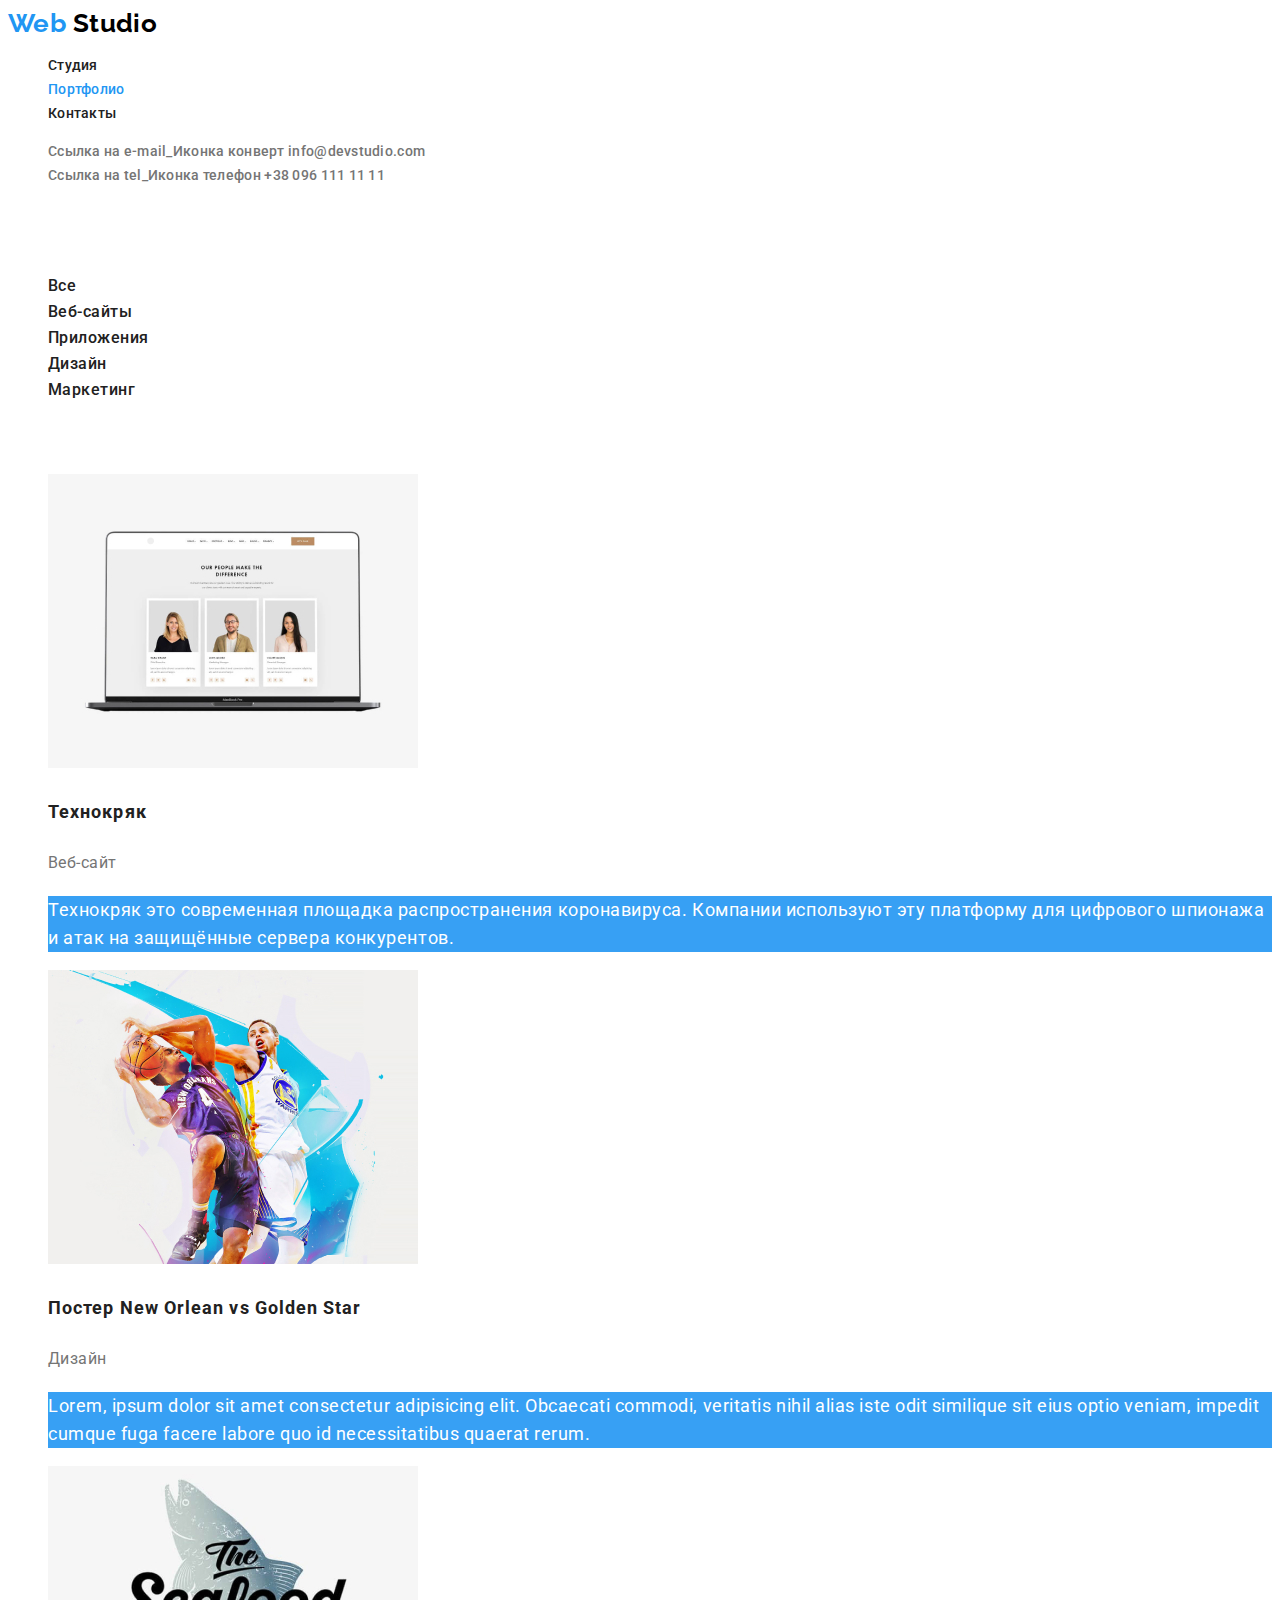
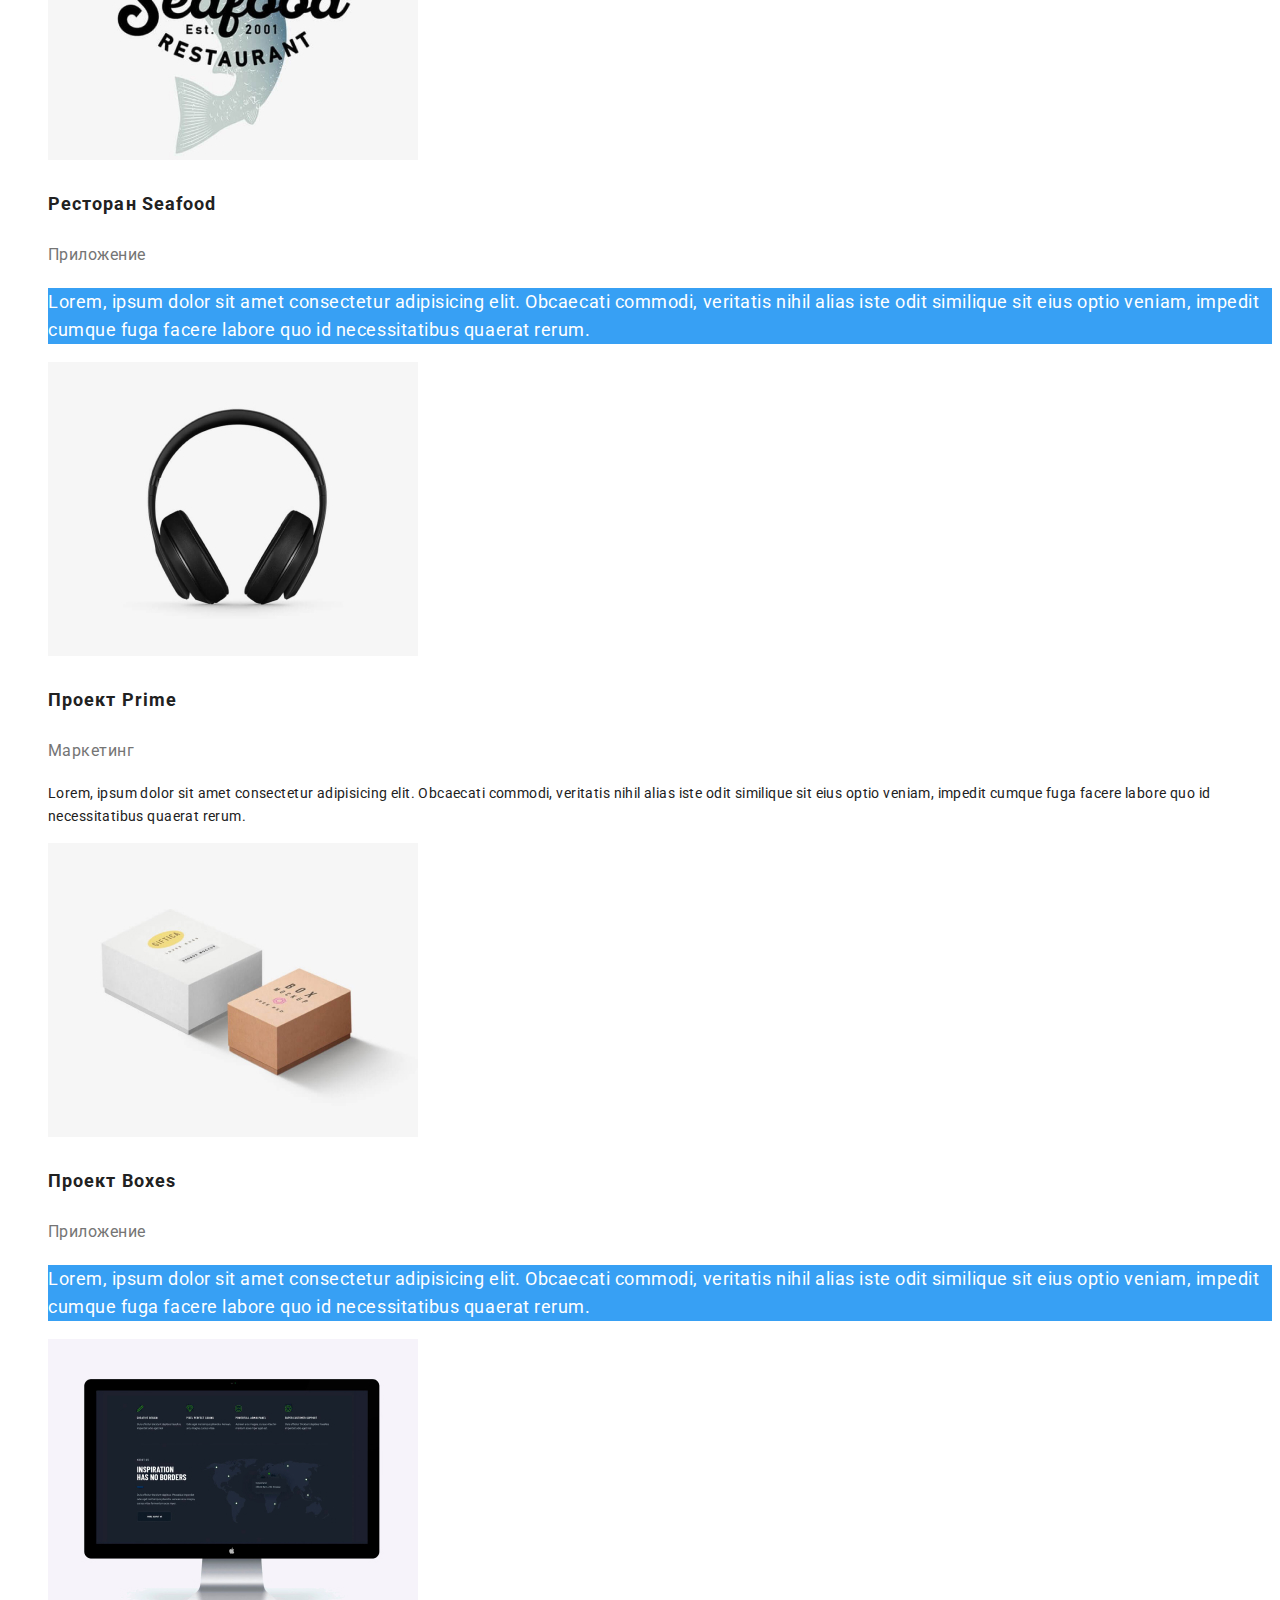
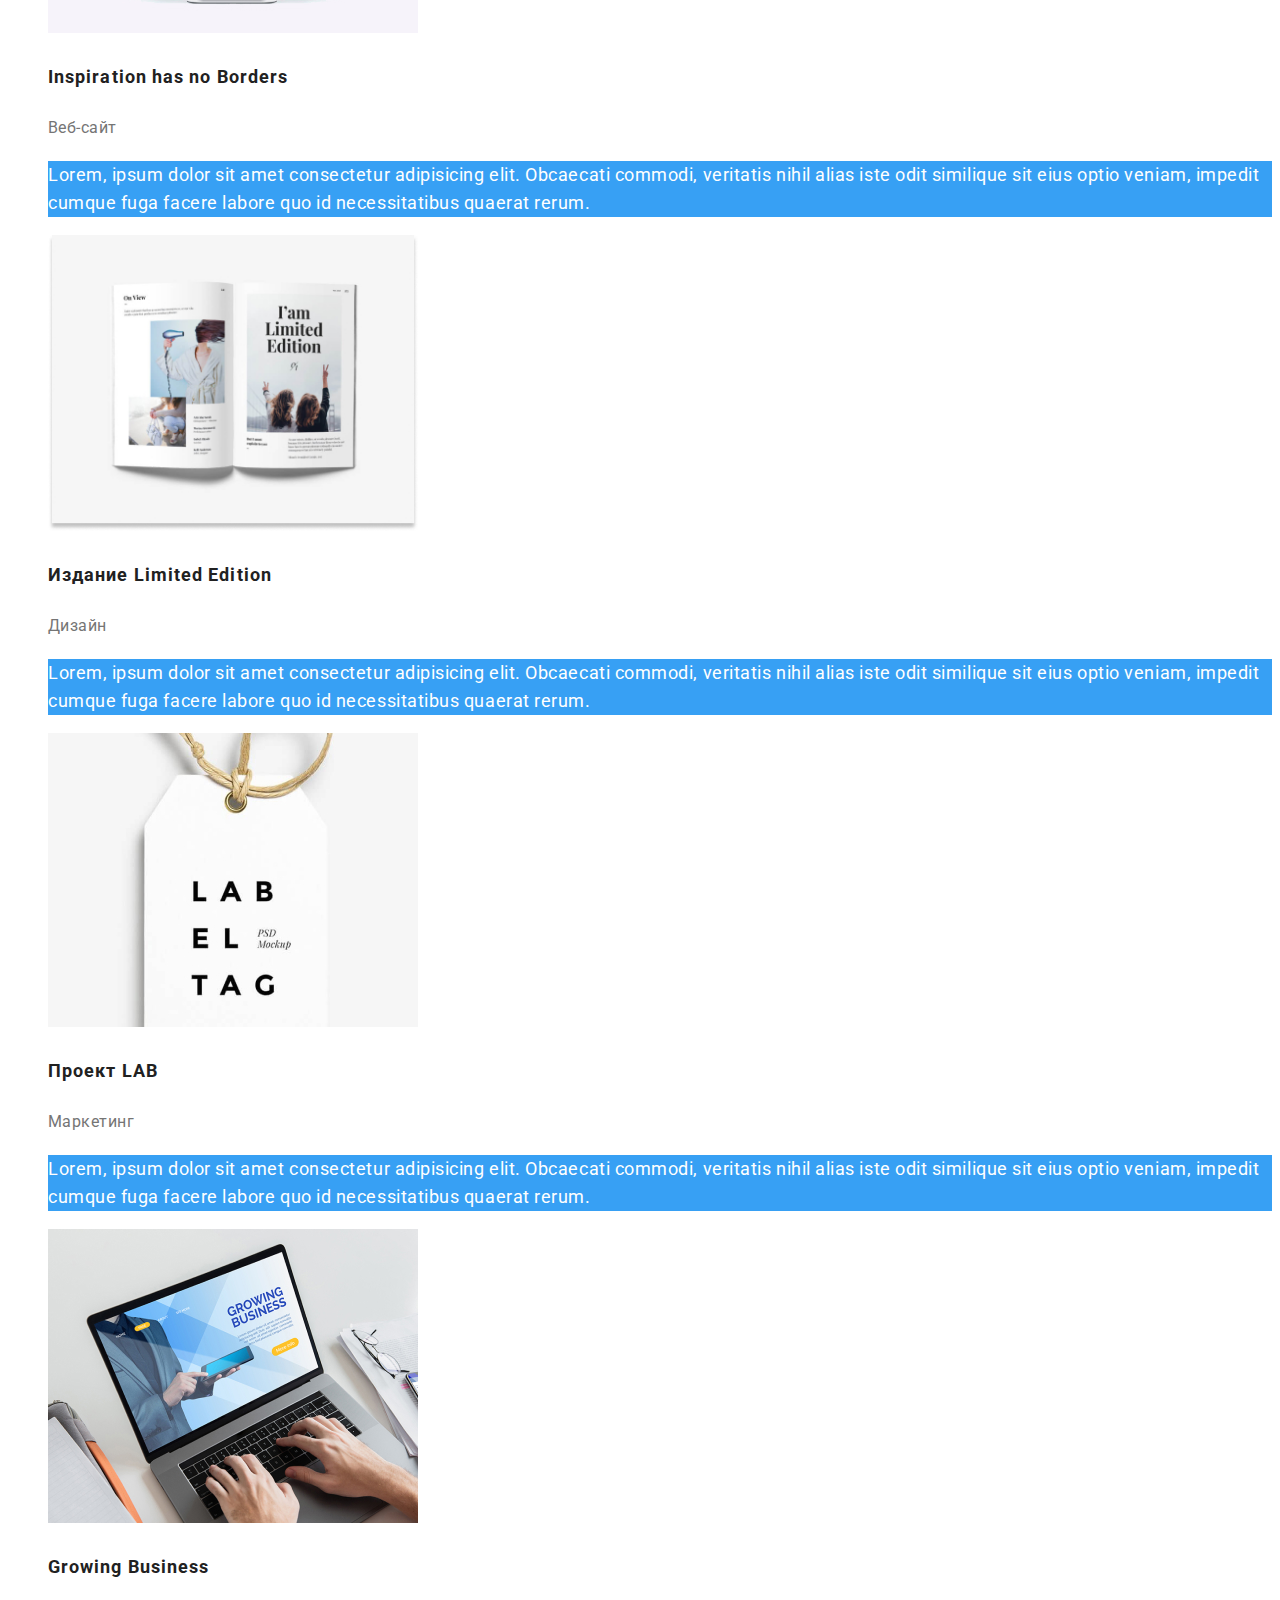
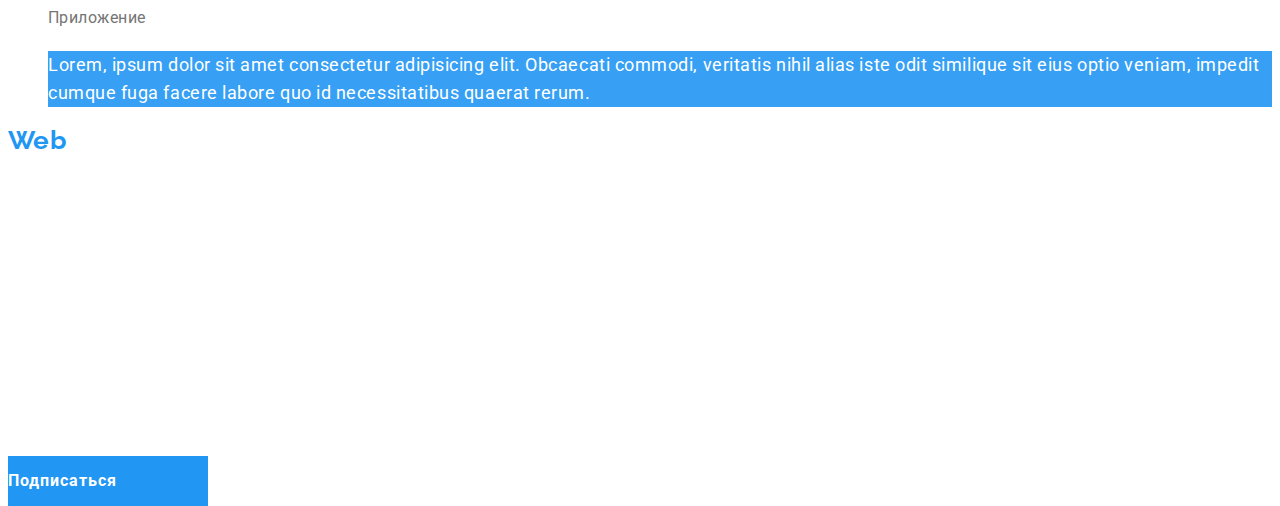
==== portfolio.html @ 50f6ba02 "Clone hw-02" ====
<!DOCTYPE html>
<html lang="ru">
  <head>
    <meta charset="UTF-8" />
    <meta name="viewport" content="width=device-width, initial-scale=1.0" />
    <title>Document</title>
    <link
      href="https://fonts.googleapis.com/css2?family=Raleway:wght@700&family=Roboto:wght@400;500;700&display=swap"
      rel="stylesheet"
    />
    <link rel="stylesheet" href="./css/style.css" />
  </head>
  <body>
    <!--Шапка сайта-->
    <header>
      <a href="./index.html" class="logo"
        >Web<span class="logo header"> Studio</span></a
      >
      <nav>
        <ul class="site-nav list">
          <li>
            <a href="./index.html" class="link">Студия</a>
          </li>
          <li><a href="./portfolio.html" class="link-current">Портфолио</a></li>
          <li><a href="" class="link">Контакты</a></li>
        </ul>
      </nav>
      <ul class="contacts list">
        <li>
          <a href="" aria-label="Ссылка e-mail" class="link-list"
            >Ссылка на e-mail_Иконка конверт</a
          >
          <a href="mailto:info@devstudio.com" class="link-list"
            >info@devstudio.com</a
          >
        </li>
        <li>
          <a href="" aria-label="Ссылка tel" class="link-list"
            >Ссылка на tel_Иконка телефон</a
          >
          <a href="tel:+380961111111" class="link-list">+38 096 111 11 11</a>
        </li>
      </ul>
    </header>

    <main>
      <!-- Портфолио навигация -->
      <section>
        <h1 class="section-title invisible">Портфолио навигация</h1>
        <nav>
          <ul class="porfolio-nav">
            <li><buttonn type="buttonn" class="porfolio-link">Все</buttonn></li>
            <li>
              <buttonn type="buttonn" class="porfolio-link">Веб-сайты</buttonn>
            </li>
            <li>
              <buttonn type="buttonn" class="porfolio-link">Приложения</buttonn>
            </li>
            <li>
              <buttonn type="buttonn" class="porfolio-link">Дизайн</buttonn>
            </li>
            <li>
              <buttonn type="buttonn" class="porfolio-link">Маркетинг</buttonn>
            </li>
          </ul>
        </nav>
      </section>
      <!-- Портфолио -->
      <section>
        <h2 class="section-title invisible">Портфолио</h2>
        <ul class="features-portfolio">
          <li>
            <img src="./img/img_1.jpg" alt="Технокряк" width="370" />
            <h3 class="title-portfolio">Технокряк</h3>
            <p class="subtitle-portfolio">Веб-сайт</p>
            <p class="subtext-portfolio">
              Технокряк это современная площадка распространения коронавируса.
              Компании используют эту платформу для цифрового шпионажа и атак на
              защищённые сервера конкурентов.
            </p>
          </li>
          <li>
            <img
              src="./img/img_2.jpg"
              alt="Постер New Orlean vs Golden Star"
              width="370"
            />
            <h3 class="title-portfolio">
              Постер <a lang="en">New Orlean vs Golden Star</a>
            </h3>
            <p class="subtitle-portfolio">Дизайн</p>
            <p class="subtext-portfolio">
              Lorem, ipsum dolor sit amet consectetur adipisicing elit.
              Obcaecati commodi, veritatis nihil alias iste odit similique sit
              eius optio veniam, impedit cumque fuga facere labore quo id
              necessitatibus quaerat rerum.
            </p>
          </li>
          <li>
            <img src="./img/img_3.jpg" alt="Ресторан Seafood" width="370" />
            <h3 class="title-portfolio">Ресторан <a lang="en">Seafood</a></h3>
            <p class="subtitle-portfolio">Приложение</p>
            <p class="subtext-portfolio">
              Lorem, ipsum dolor sit amet consectetur adipisicing elit.
              Obcaecati commodi, veritatis nihil alias iste odit similique sit
              eius optio veniam, impedit cumque fuga facere labore quo id
              necessitatibus quaerat rerum.
            </p>
          </li>
          <li>
            <img src="./img/img_4.jpg" alt="Проект Prime" width="370" />
            <h3 class="title-portfolio">Проект <a lang="en">Prime</a></h3>
            <p class="subtitle-portfolio">Маркетинг</p>
            <p>
              Lorem, ipsum dolor sit amet consectetur adipisicing elit.
              Obcaecati commodi, veritatis nihil alias iste odit similique sit
              eius optio veniam, impedit cumque fuga facere labore quo id
              necessitatibus quaerat rerum.
            </p>
          </li>
          <li>
            <img src="./img/img_5.jpg" alt="Проект Boxes" width="370" />
            <h3 class="title-portfolio">Проект <a lang="en">Boxes</a></h3>
            <p class="subtitle-portfolio">Приложение</p>
            <p class="subtext-portfolio">
              Lorem, ipsum dolor sit amet consectetur adipisicing elit.
              Obcaecati commodi, veritatis nihil alias iste odit similique sit
              eius optio veniam, impedit cumque fuga facere labore quo id
              necessitatibus quaerat rerum.
            </p>
          </li>
          <li>
            <img
              src="./img/img_6.jpg"
              alt="Inspiration has no Borders"
              width="370"
            />
            <h3 class="title-portfolio">
              <a lang="en">Inspiration has no Borders</a>
            </h3>
            <p class="subtitle-portfolio">Веб-сайт</p>
            <p class="subtext-portfolio">
              Lorem, ipsum dolor sit amet consectetur adipisicing elit.
              Obcaecati commodi, veritatis nihil alias iste odit similique sit
              eius optio veniam, impedit cumque fuga facere labore quo id
              necessitatibus quaerat rerum.
            </p>
          </li>
          <li>
            <img
              src="./img/img_7.jpg"
              alt="Издание Limited Edition"
              width="370"
            />
            <h3 class="title-portfolio">
              Издание <a lang="en">Limited Edition</a>
            </h3>
            <p class="subtitle-portfolio">Дизайн</p>
            <p class="subtext-portfolio">
              Lorem, ipsum dolor sit amet consectetur adipisicing elit.
              Obcaecati commodi, veritatis nihil alias iste odit similique sit
              eius optio veniam, impedit cumque fuga facere labore quo id
              necessitatibus quaerat rerum.
            </p>
          </li>
          <li>
            <img src="./img/img_8.jpg" alt="Проект LAB" width="370" />
            <h3 class="title-portfolio">Проект <a lang="en">LAB</a></h3>
            <p class="subtitle-portfolio">Маркетинг</p>
            <p class="subtext-portfolio">
              Lorem, ipsum dolor sit amet consectetur adipisicing elit.
              Obcaecati commodi, veritatis nihil alias iste odit similique sit
              eius optio veniam, impedit cumque fuga facere labore quo id
              necessitatibus quaerat rerum.
            </p>
          </li>
          <li>
            <img src="./img/img_9.jpg" alt="Growing Business" width="370" />
            <h3 class="title-portfolio"><a lang="en">Growing Business</a></h3>
            <p class="subtitle-portfolio">Приложение</p>
            <p class="subtext-portfolio">
              Lorem, ipsum dolor sit amet consectetur adipisicing elit.
              Obcaecati commodi, veritatis nihil alias iste odit similique sit
              eius optio veniam, impedit cumque fuga facere labore quo id
              necessitatibus quaerat rerum.
            </p>
          </li>
        </ul>
      </section>
    </main>

    <!-- Футер -->
    <footer>
      <a href="./index.html" class="logo"
        >Web<span class="logo footer"> Studio</span></a
      >
      <address class="address">
        <p class="address-title">г. Киев, пр-т Леси Украинки, 26</p>
        <p>
          <a class="address-link" href="mailto:info@devstudio.com"
            >info@devstudio.com</a
          >
        </p>
        <p>
          <a class="address-link" href="tel:+380961111111">+38 096 111 11 11</a>
        </p>
      </address>
      <span class="footer-title"><b>Присоединяйтесь</b></span>
      <ul class="social-network list">
        <li>
          <a
            class="social-links-footer"
            href="https://www.instagram.com/"
            aria-label="Ссылка на Instagram"
            >Instagram</a
          >
        </li>
        <li>
          <a
            class="social-links-footer"
            href="https://twitter.com/"
            aria-label="Ссылка на Twitter"
            >Twitter</a
          >
        </li>
        <li>
          <a
            class="social-links-footer"
            href="https://www.facebook.com/"
            aria-label="Ссылка на Facebook"
            >Facebook</a
          >
        </li>
        <li>
          <a
            class="social-links-footer"
            href="https://www.linkedin.com/"
            aria-label="Ссылка на LinkedIn"
            >LinkedIn</a
          >
        </li>
      </ul>
      <span class="footer-title"><b>Подпишитесь на рассылку</b></span>
      <a class="button" href="">Подписаться</a>
      <p class="developed-info">
        2020 &vert; <a lang="en">Developed by GoIT Students</a>
      </p>
    </footer>
  </body>
</html>
---- css/style.css ----
/* цвет основного текста #212121 */
/* вторичный цвет текста  #757575;*/
/* белый #FFFFFF  */
/* акцент #2196F3 */
/* вторичный цвет фона #F5F4FA; */
/* цвет иконок #AFB1B8; */
/* цвет фона футера #2F303A */
:root {
  --primary-white-color: #ffffff;
  --logo-black-color: #000000;
  --primary-text-color: #212121;
  --title-text-color: #757575;
  --accent-color: #2196f3;
  --footer-color: #2f303a;
  --footer-social-color: rgba(255, 255, 255, 0.1);
}

.list,
.link {
  list-style: none;
  text-decoration: none;
}

body {
  background-color: var(--primary-white-color);
  color: var(--primary-text-color);
  font-family: Roboto, sans-serif;
  font-style: normal;
  font-weight: 400;
  font-size: 14px;
  line-height: 1.71;
  letter-spacing: 0.03em;
}

/* Шапка сайта */

.logo {
  color: var(--accent-color);
  text-decoration: none;
  font-family: Raleway, sans-serif;
  font-style: bold;
  font-weight: 700;
  font-size: 26px;
  line-height: 1.19;
}

.logo .header {
  color: var(--logo-black-color);
}

.logo .footer {
  color: var(--primary-white-color);
}

.site-nav .link {
  color: var(--primary-text-color);
  font-style: normal;
  font-weight: 500;
  font-size: 14px;
  line-height: 16px;
  letter-spacing: 0.02em;
}

.site-nav .link:hover,
.site-nav .link:focus {
  color: var(--accent-color);
}

.link-current {
  color: var(--accent-color);
  font-style: normal;
  font-weight: 500;
  font-size: 14px;
  line-height: 16px;
  letter-spacing: 0.02em;
  list-style: none;
  text-decoration: none;
}

.link-list {
  color: var(--title-text-color);
  font-style: normal;
  font-weight: 500;
  font-size: 14px;
  line-height: 16px;
  letter-spacing: 0.02em;
  list-style: none;
  text-decoration: none;
}

.contacts .link-list:hover,
.contacts .link-list:focus {
  color: var(--accent-color);
}

/* Футер */

.address-title {
  color: var(--primary-white-color);
}

.address-link {
  color: rgba(255, 255, 255, 0.6);
  list-style: none;
  text-decoration: none;
}

.address-link:hover,
.address-link:focus {
  color: var(--accent-color);
}

.social-links-footer {
  color: var(--footer-social-color);
  list-style: none;
  text-decoration: none;
}

.social-links-footer:hover,
.social-links-footer:focus {
  color: var(--accent-color);
}

.footer-title {
  color: var(--primary-white-color);
}
.developed-info {
  color: rgba(255, 255, 255, 0.4);
  font-size: 12px;
  line-height: 2;
  text-align: center;
  letter-spacing: 0.03em;
}

/* Главная страница Web Studio */

/* Герой */

.hero-title {
  color: var(--primary-white-color);
  font-style: normal;
  font-weight: 900;
  font-size: 44px;
  line-height: 60px;
  text-align: center;
  letter-spacing: 0.06em;
  text-transform: uppercase;
}

/* Section */

.section-title {
  color: var(--primary-text-color);
}

.section-title.invisible {
  visibility: hidden;
}

/* Преимущества */

.features {
  list-style: none;
  text-decoration: none;
}

.title {
  color: var(--primary-text-color);
  font-style: normal;
  font-weight: bold;
  font-size: 14px;
  line-height: 16px;
  letter-spacing: 0.03em;
  text-transform: uppercase;
}

.feature {
  color: var(--title-text-color);
  font-style: normal;
  font-weight: normal;
  font-size: 14px;
  line-height: 24px;
  letter-spacing: 0.03em;
  list-style: none;
  text-decoration: none;
}

/* Чем мы занимаемся */

.occupation-list {
  color: var(--primary-white-color);
}
.occupation-title {
  color: var(--primary-white-color);
  text-decoration: none;
  list-style: none;
}

/* Наша команда */

.team-list {
  color: var(--title-text-color);
  list-style: none;
}

.social-links {
  color: var(--title-text-color);
  list-style: none;
  text-decoration: none;
}
.social-links:hover,
.social-links:focus {
  color: var(--accent-color);
}

/* Постоянные клиенты */

.clients-list {
  color: var(--title-text-color);
  list-style: none;
}
.clients-link {
  color: var(--title-text-color);
  list-style: none;
  text-decoration: none;
}
.clients-link:hover,
.clients-link:focus {
  color: var(--accent-color);
}

/* Button */

.button {
  color: var(--primary-white-color);
  background-color: var(--accent-color);
  position: absolute;
  width: 200px;
  height: 50px;
  font-style: normal;
  font-weight: bold;
  font-size: 16px;
  line-height: 30px;
  display: flex;
  align-items: center;
  text-align: center;
  letter-spacing: 0.06em;
  text-decoration: none;
}

/* Страница Portfolio */

/* Портфолио навигация */

.porfolio-nav {
  list-style: none;
  text-decoration: none;
}
.porfolio-link {
  font-style: normal;
  font-weight: 500;
  font-size: 16px;
  line-height: 26px;
  letter-spacing: 0.03em;
}
.porfolio-link:hover,
.porfolio-link:focus {
  color: var(--primary-white-color);
  background-color: var(--accent-color);
}

.features-portfolio {
  list-style: none;
  text-decoration: none;
}

.title-portfolio {
  color: var(--primary-text-color);
  font-style: normal;
  font-weight: bold;
  font-size: 18px;
  line-height: 36px;
  letter-spacing: 0.06em;
}

.subtitle-portfolio {
  color: var(--title-text-color);
  font-style: normal;
  font-weight: normal;
  font-size: 16px;
  line-height: 30px;
  letter-spacing: 0.03em;
}

.subtext-portfolio {
  color: var(--primary-white-color);
  background-color: rgba(33, 150, 243, 0.9);
  font-style: normal;
  font-weight: normal;
  font-size: 18px;
  line-height: 28px;
  letter-spacing: 0.03em;
}
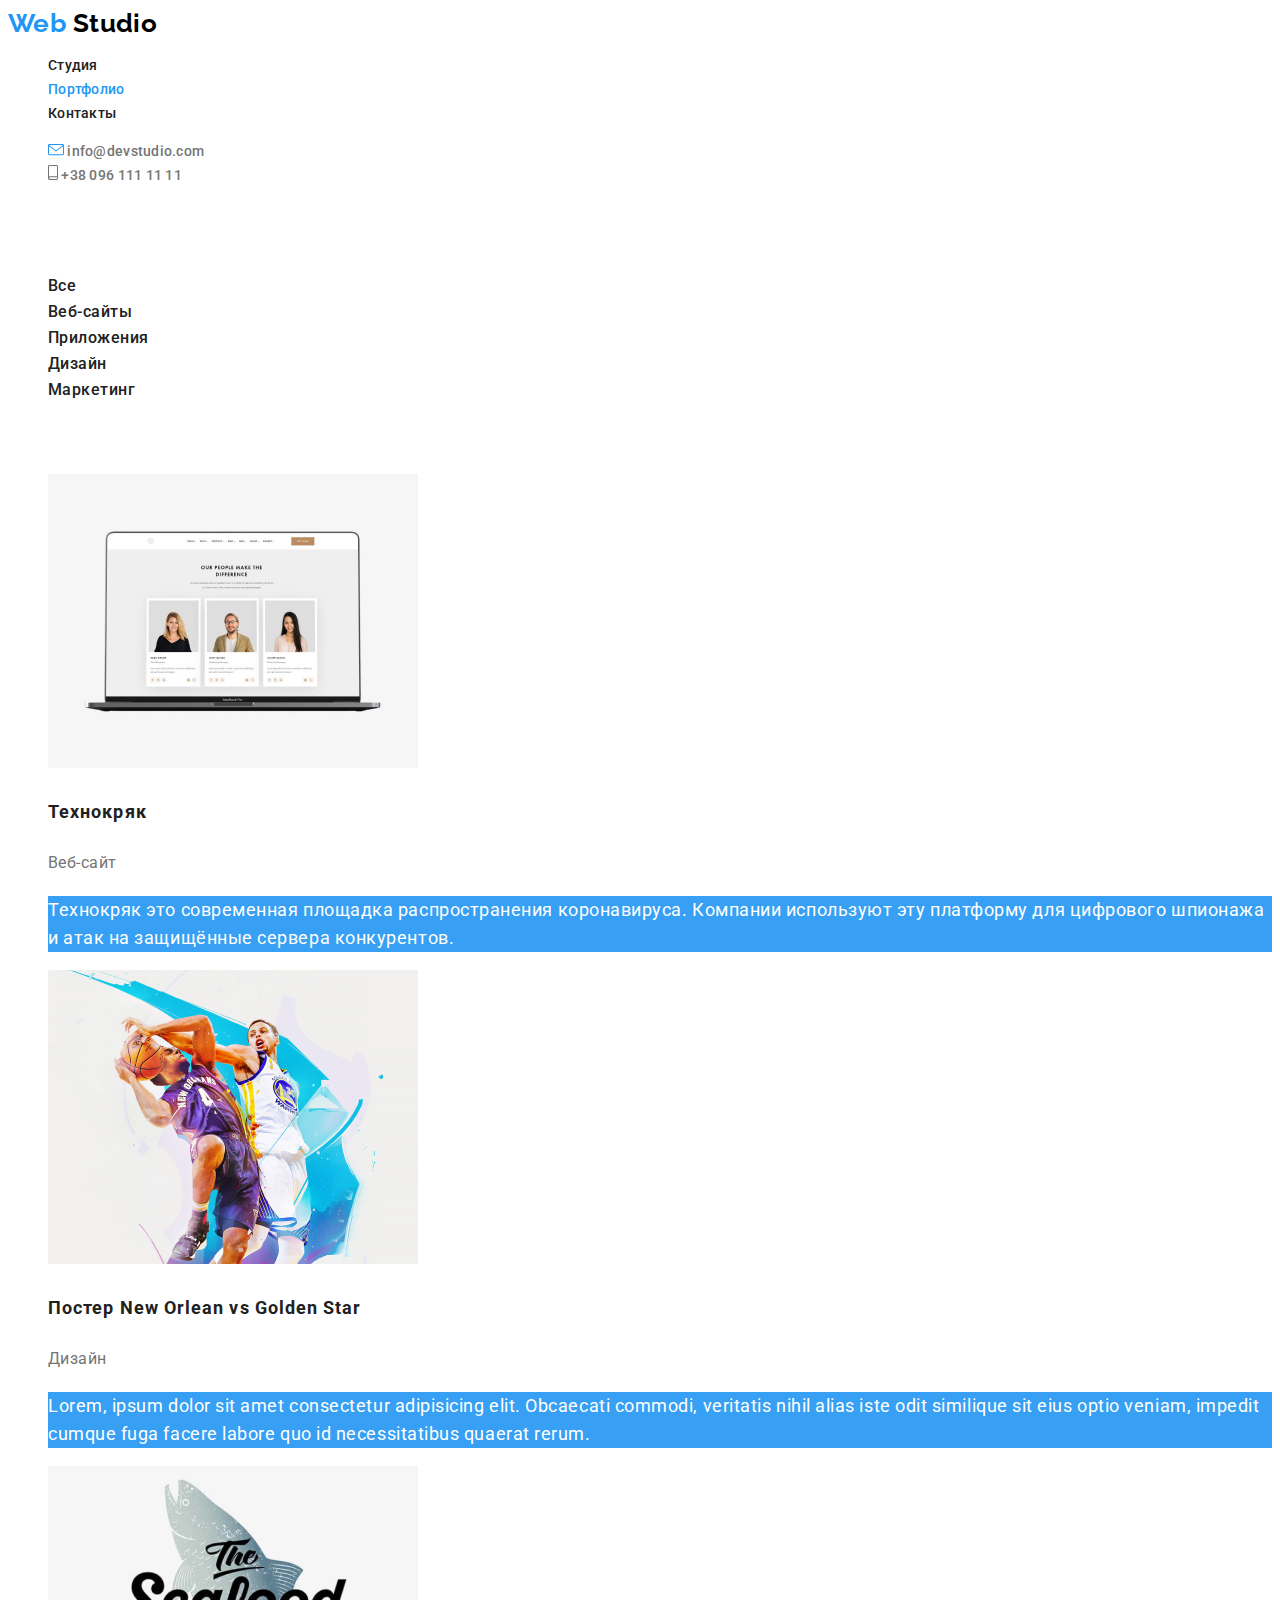
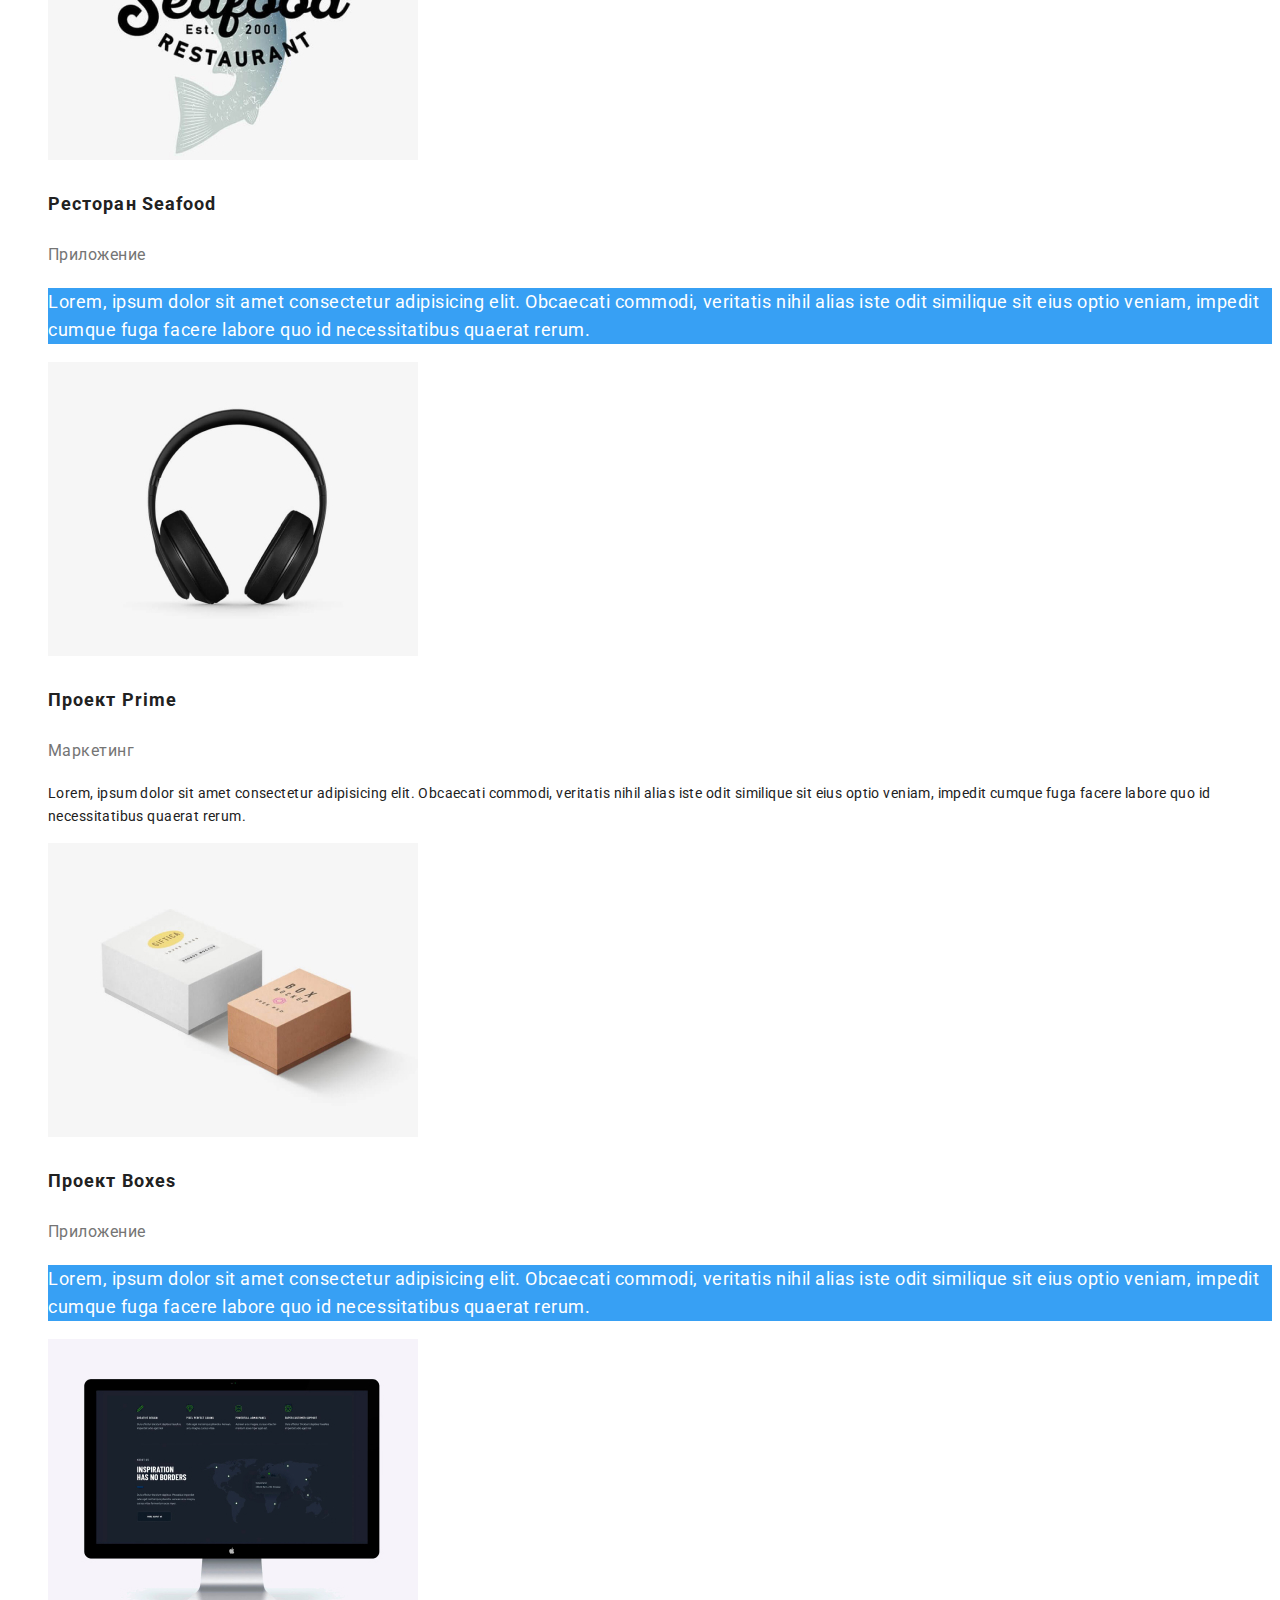
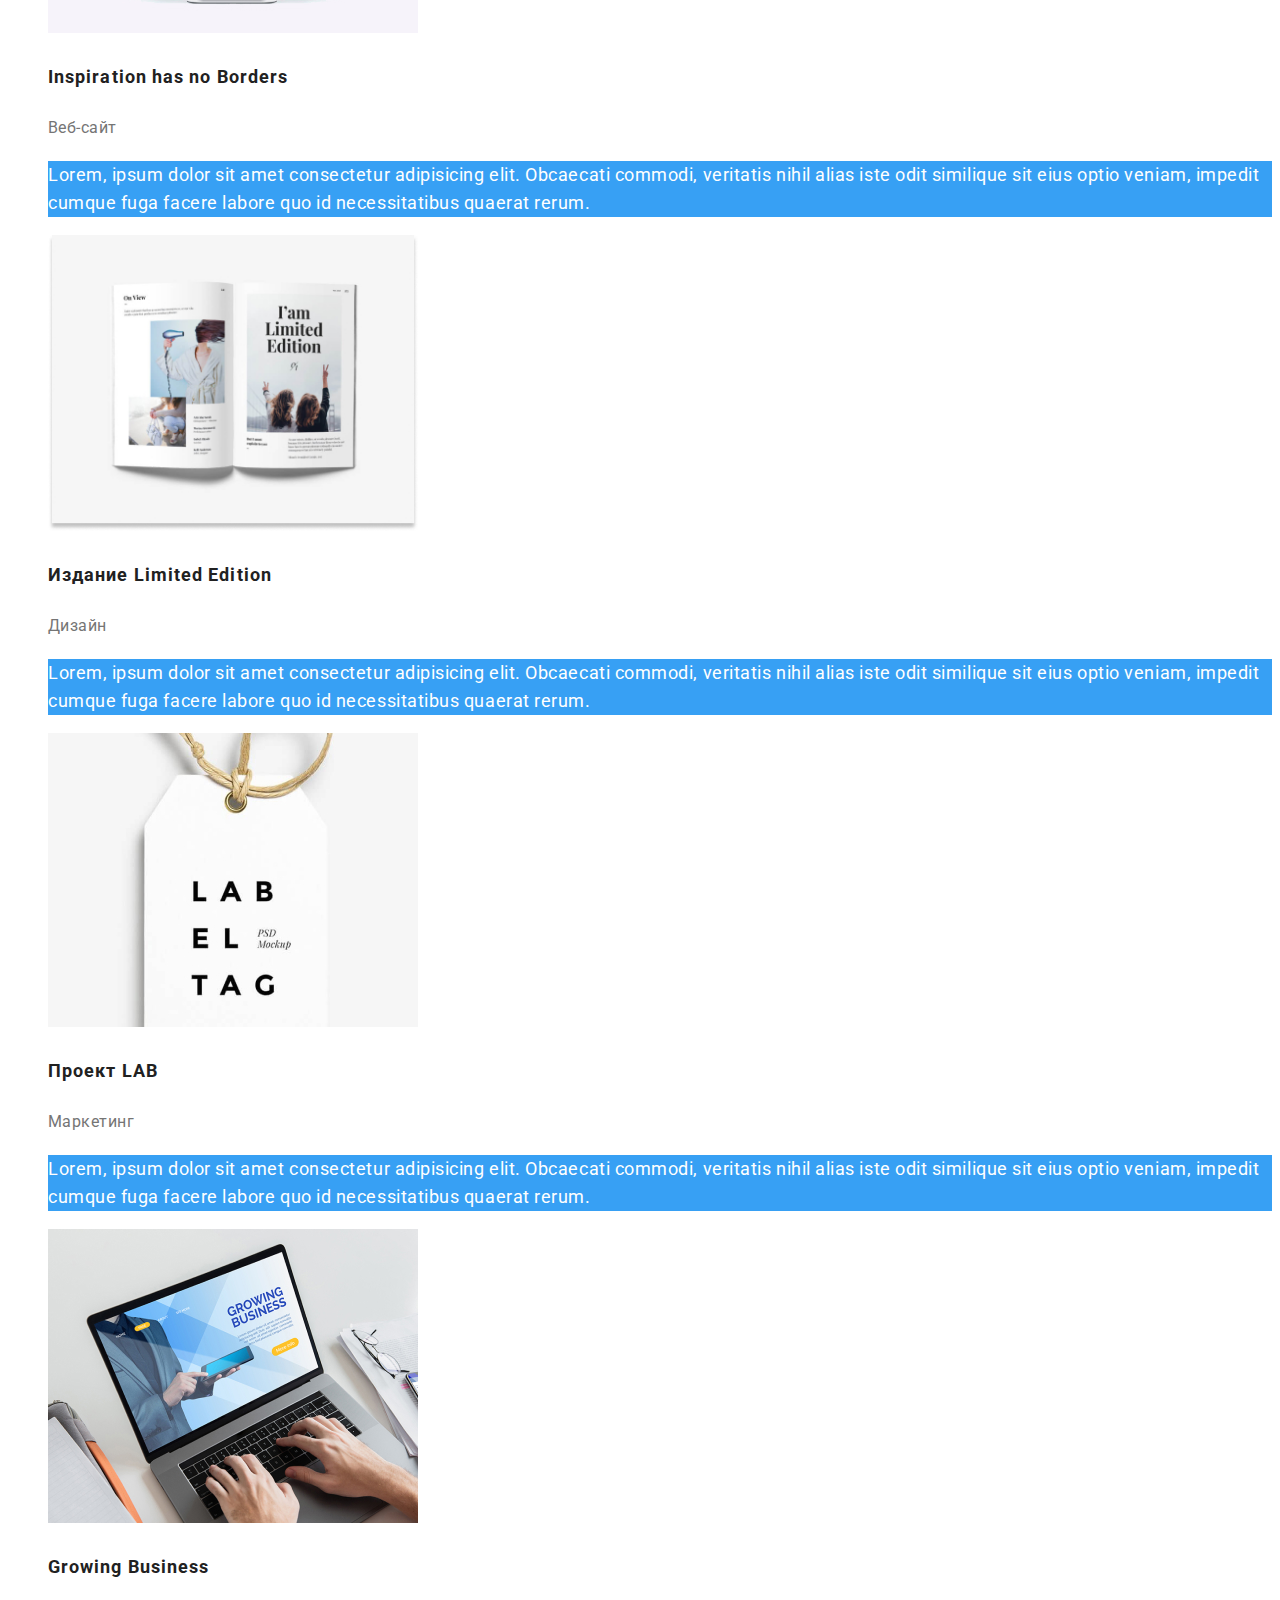
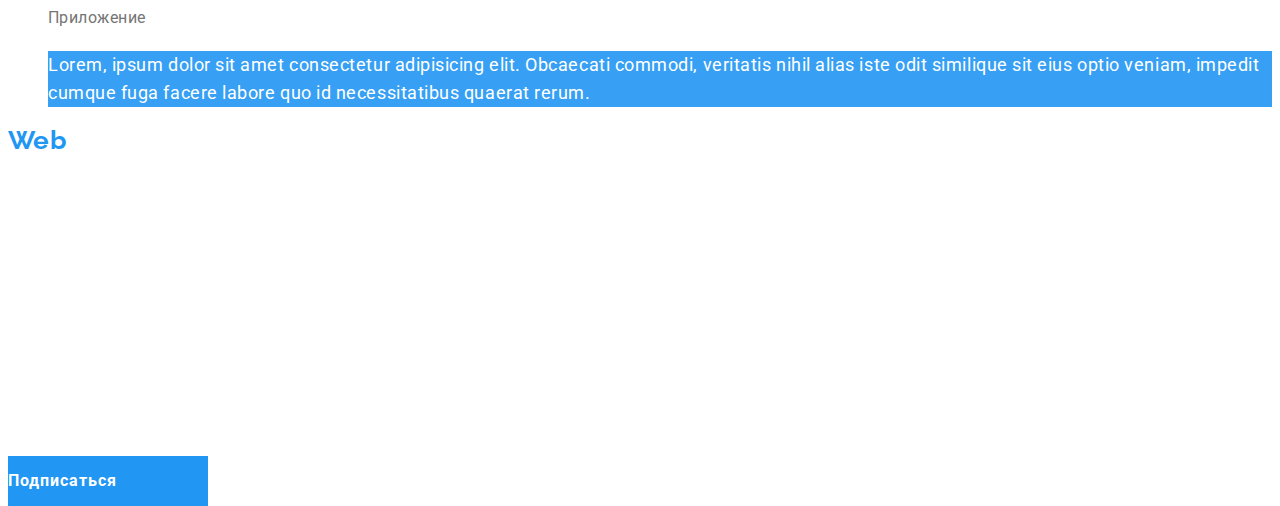
==== commit d26a06bc: "Clone hw-02" ====
--- a/portfolio.html
+++ b/portfolio.html
@@ -27,18 +27,16 @@
       </nav>
       <ul class="contacts list">
         <li>
-          <a href="" aria-label="Ссылка e-mail" class="link-list"
-            >Ссылка на e-mail_Иконка конверт</a
-          >
           <a href="mailto:info@devstudio.com" class="link-list"
-            >info@devstudio.com</a
-          >
-        </li>
-        <li>
-          <a href="" aria-label="Ссылка tel" class="link-list"
-            >Ссылка на tel_Иконка телефон</a
-          >
-          <a href="tel:+380961111111" class="link-list">+38 096 111 11 11</a>
+            ><img src="./img/envelope(hover).svg" alt="Отправить имейл" />
+            info@devstudio.com</a
+          >
+        </li>
+        <li>
+          <a href="tel:+380961111111" class="link-list"
+            ><img src="./img/smartphone.svg" alt="Позвонить" /> +38 096 111 11
+            11</a
+          >
         </li>
       </ul>
     </header>
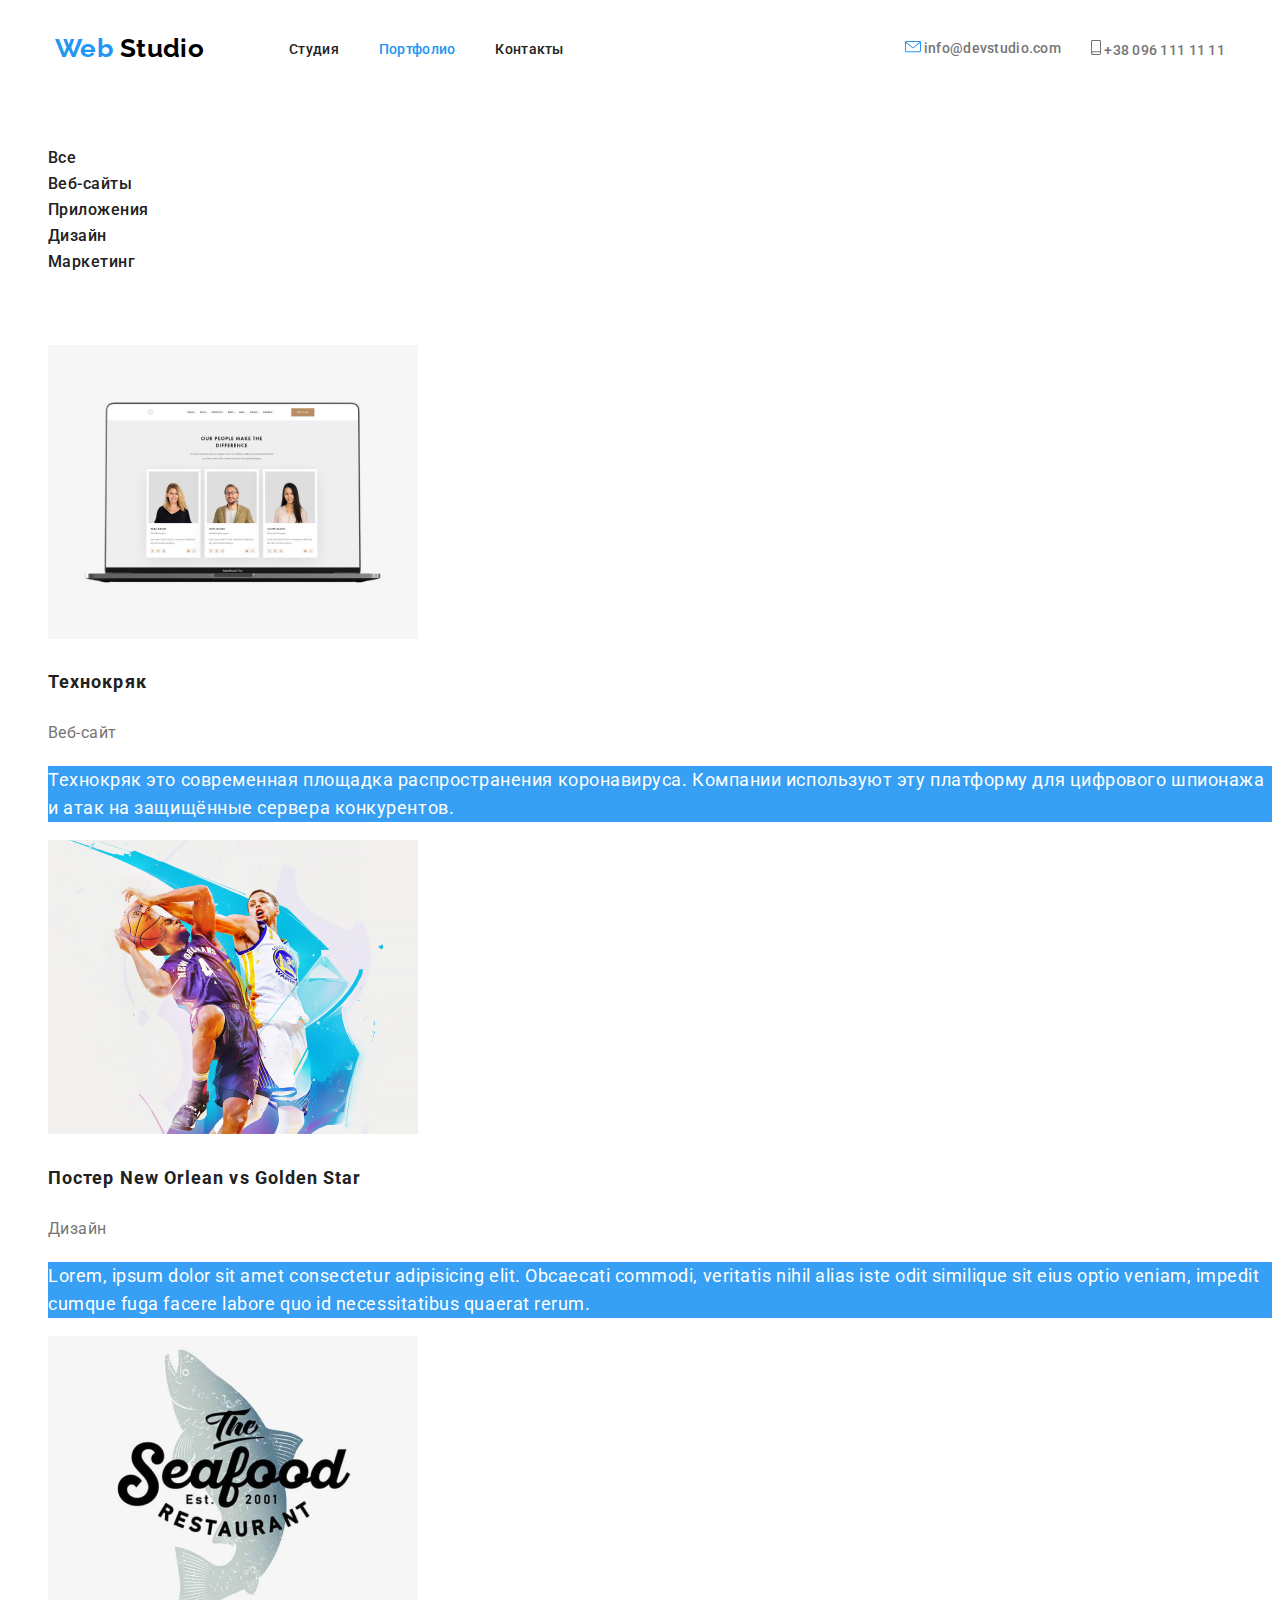
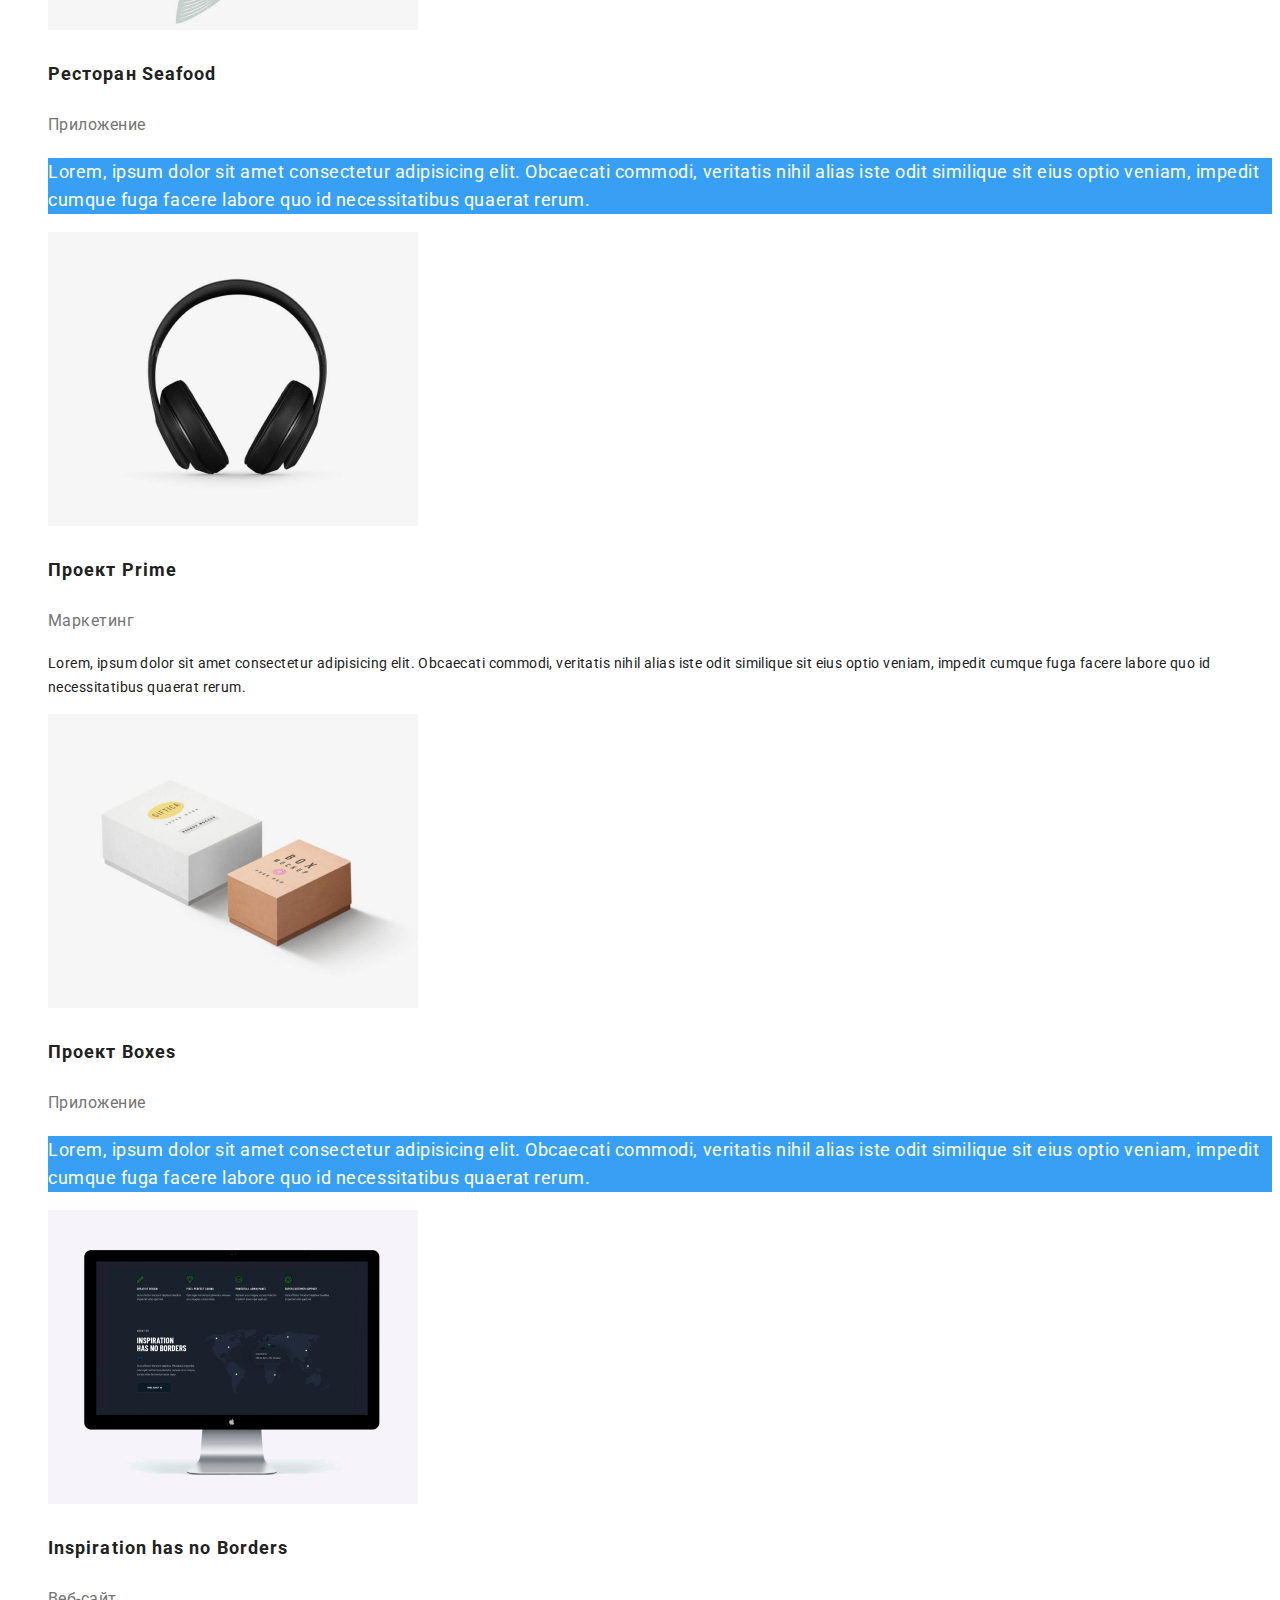
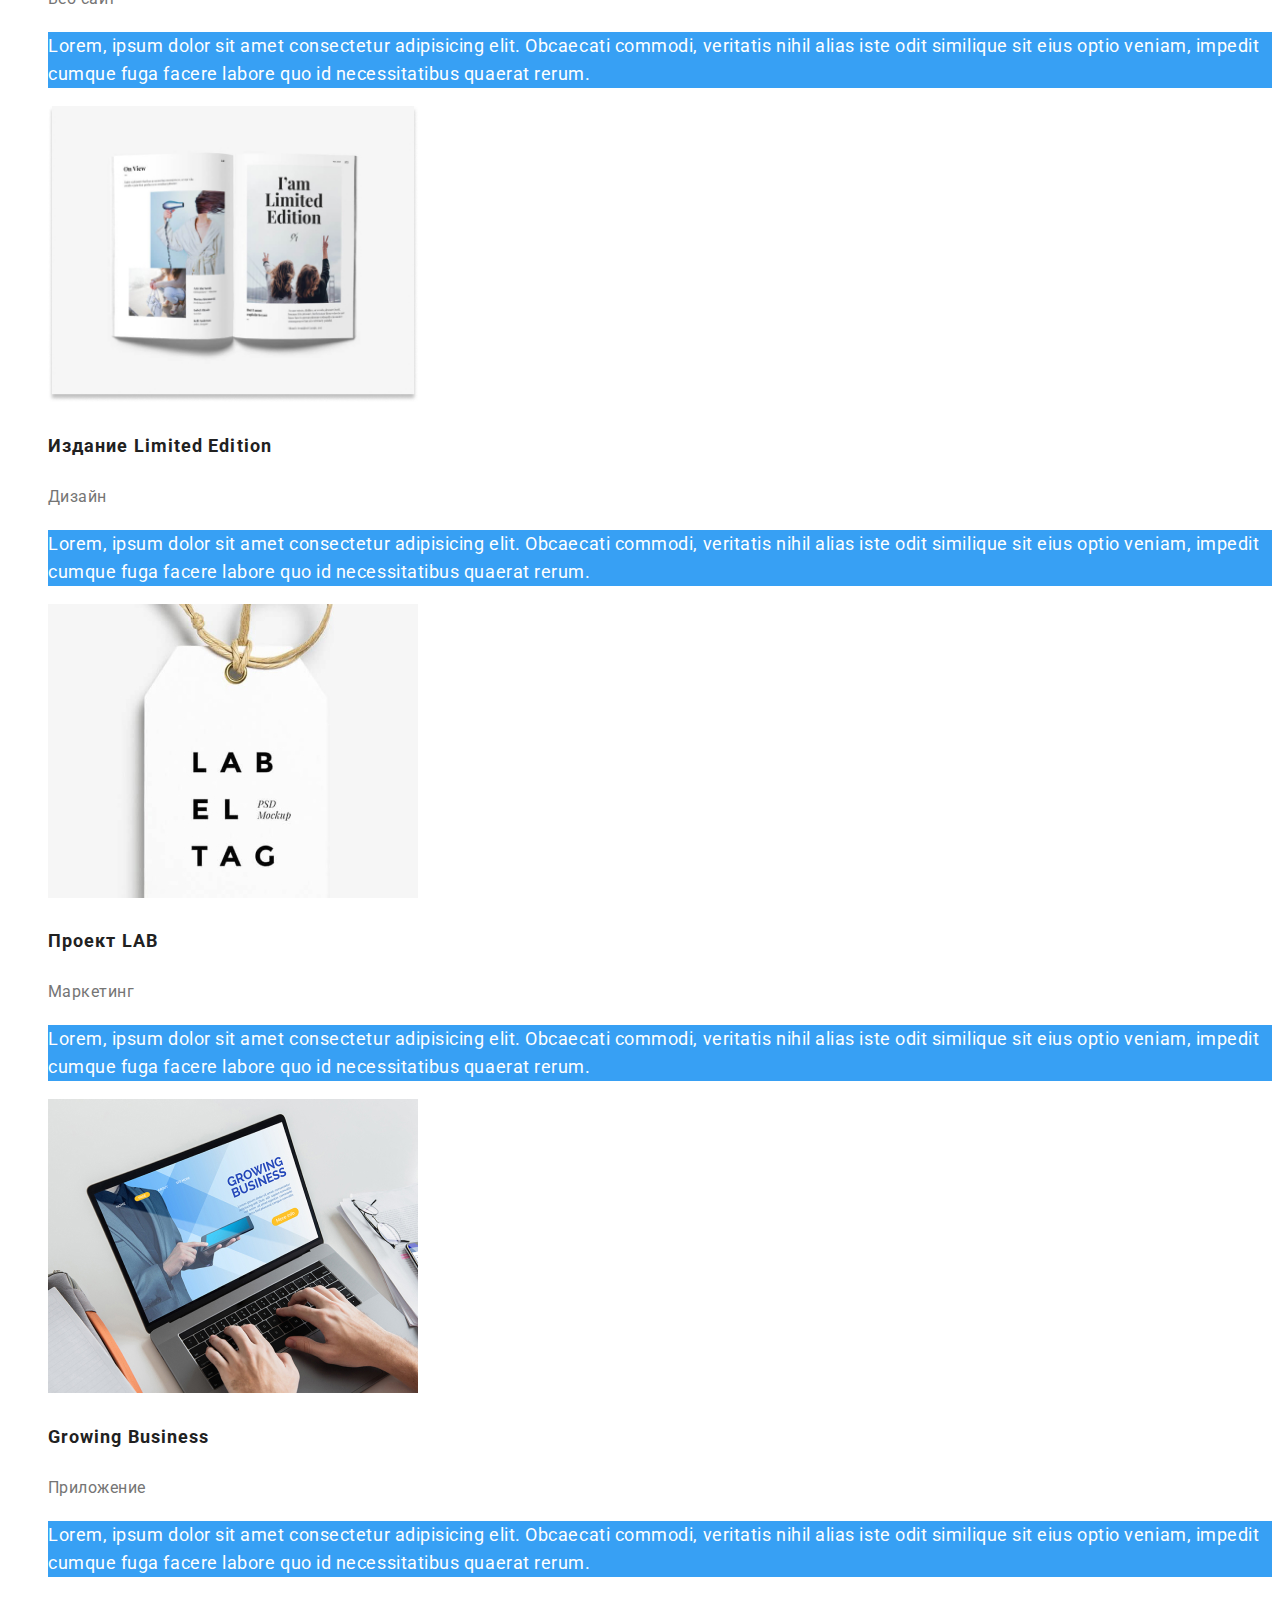
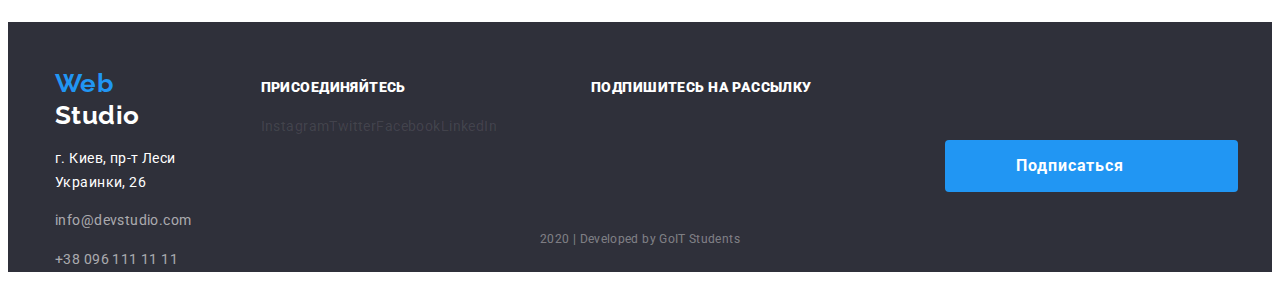
==== commit 1c55654f: "Document checking completed. No errors or warnings to show." ====
--- a/portfolio.html
+++ b/portfolio.html
@@ -12,33 +12,37 @@
   </head>
   <body>
     <!--Шапка сайта-->
-    <header>
-      <a href="./index.html" class="logo"
-        >Web<span class="logo header"> Studio</span></a
-      >
-      <nav>
-        <ul class="site-nav list">
-          <li>
-            <a href="./index.html" class="link">Студия</a>
-          </li>
-          <li><a href="./portfolio.html" class="link-current">Портфолио</a></li>
-          <li><a href="" class="link">Контакты</a></li>
+    <header class="page-header">
+      <div class="container-header">
+        <nav class="container main-nav">
+          <a href="./index.html" class="logo"
+            >Web<span class="logo header"> Studio</span></a
+          >
+          <ul class="site-nav list">
+            <li class="item">
+              <a href="./index.html" class="link">Студия</a>
+            </li>
+            <li class="item">
+              <a href="./portfolio.html" class="link-current">Портфолио</a>
+            </li>
+            <li class="item"><a href="" class="link">Контакты</a></li>
+          </ul>
+        </nav>
+        <ul class="contacts list">
+          <li class="item">
+            <a href="mailto:info@devstudio.com" class="link-list"
+              ><img src="./img/envelope(hover).svg" alt="Отправить имейл" />
+              info@devstudio.com</a
+            >
+          </li>
+          <li class="item">
+            <a href="tel:+380961111111" class="link-list"
+              ><img src="./img/smartphone.svg" alt="Позвонить" /> +38 096 111 11
+              11</a
+            >
+          </li>
         </ul>
-      </nav>
-      <ul class="contacts list">
-        <li>
-          <a href="mailto:info@devstudio.com" class="link-list"
-            ><img src="./img/envelope(hover).svg" alt="Отправить имейл" />
-            info@devstudio.com</a
-          >
-        </li>
-        <li>
-          <a href="tel:+380961111111" class="link-list"
-            ><img src="./img/smartphone.svg" alt="Позвонить" /> +38 096 111 11
-            11</a
-          >
-        </li>
-      </ul>
+      </div>
     </header>
 
     <main>
@@ -188,61 +192,80 @@
     </main>
 
     <!-- Футер -->
-    <footer>
-      <a href="./index.html" class="logo"
-        >Web<span class="logo footer"> Studio</span></a
-      >
-      <address class="address">
-        <p class="address-title">г. Киев, пр-т Леси Украинки, 26</p>
-        <p>
-          <a class="address-link" href="mailto:info@devstudio.com"
-            >info@devstudio.com</a
+    <footer class="footer">
+      <div class="footer-container">
+        <div class="footer-address">
+          <a href="./index.html" class="logo"
+            >Web<span class="logo footer"> Studio</span></a
           >
+          <address class="address">
+            <p class="address-title">г. Киев, пр-т Леси Украинки, 26</p>
+            <p>
+              <a class="address-link" href="mailto:info@devstudio.com"
+                >info@devstudio.com</a
+              >
+            </p>
+            <p>
+              <a class="address-link" href="tel:+380961111111"
+                >+38 096 111 11 11</a
+              >
+            </p>
+          </address>
+        </div>
+        <div class="social-container">
+          <span class="footer-title"><b>Присоединяйтесь</b></span>
+          <ul class="social-network list">
+            <li>
+              <a
+                class="social-links-footer"
+                href="https://www.instagram.com/"
+                aria-label="Ссылка на Instagram"
+                >Instagram</a
+              >
+            </li>
+            <li>
+              <a
+                class="social-links-footer"
+                href="https://twitter.com/"
+                aria-label="Ссылка на Twitter"
+                >Twitter</a
+              >
+            </li>
+            <li>
+              <a
+                class="social-links-footer"
+                href="https://www.facebook.com/"
+                aria-label="Ссылка на Facebook"
+                >Facebook</a
+              >
+            </li>
+            <li>
+              <a
+                class="social-links-footer"
+                href="https://www.linkedin.com/"
+                aria-label="Ссылка на LinkedIn"
+                >LinkedIn</a
+              >
+            </li>
+          </ul>
+        </div>
+        <div class="subscribe-conteiner">
+          <span class="footer-title"><b>Подпишитесь на рассылку</b></span>
+          <a class="button secondary" href=""
+            >Подписаться<span
+              class="iconsend"
+              img
+              src="./img/icon_send.svg"
+              alt="Подписаться"
+            ></span>
+          </a>
+        </div>
+      </div>
+      <div class="copyright">
+        <p class="copyright-info">
+          2020 &vert; <a lang="en">Developed by GoIT Students</a>
         </p>
-        <p>
-          <a class="address-link" href="tel:+380961111111">+38 096 111 11 11</a>
-        </p>
-      </address>
-      <span class="footer-title"><b>Присоединяйтесь</b></span>
-      <ul class="social-network list">
-        <li>
-          <a
-            class="social-links-footer"
-            href="https://www.instagram.com/"
-            aria-label="Ссылка на Instagram"
-            >Instagram</a
-          >
-        </li>
-        <li>
-          <a
-            class="social-links-footer"
-            href="https://twitter.com/"
-            aria-label="Ссылка на Twitter"
-            >Twitter</a
-          >
-        </li>
-        <li>
-          <a
-            class="social-links-footer"
-            href="https://www.facebook.com/"
-            aria-label="Ссылка на Facebook"
-            >Facebook</a
-          >
-        </li>
-        <li>
-          <a
-            class="social-links-footer"
-            href="https://www.linkedin.com/"
-            aria-label="Ссылка на LinkedIn"
-            >LinkedIn</a
-          >
-        </li>
-      </ul>
-      <span class="footer-title"><b>Подпишитесь на рассылку</b></span>
-      <a class="button" href="">Подписаться</a>
-      <p class="developed-info">
-        2020 &vert; <a lang="en">Developed by GoIT Students</a>
-      </p>
+      </div>
     </footer>
   </body>
 </html>
--- a/css/style.css
+++ b/css/style.css
@@ -7,6 +7,7 @@
 /* цвет фона футера #2F303A */
 :root {
   --primary-white-color: #ffffff;
+  --secondary-white-color: #f5f4fa;
   --logo-black-color: #000000;
   --primary-text-color: #212121;
   --title-text-color: #757575;
@@ -15,8 +16,12 @@
   --footer-social-color: rgba(255, 255, 255, 0.1);
 }
 
+/* Утилиты */
+
 .list,
 .link {
+  padding: 0;
+  margin: 0;
   list-style: none;
   text-decoration: none;
 }
@@ -34,6 +39,33 @@
 
 /* Шапка сайта */
 
+.container-header {
+  display: flex;
+  margin-left: auto;
+  margin-right: auto;
+  width: 1170px;
+  height: 81px;
+  padding-left: 20px;
+  padding-right: 20px;
+}
+
+.main-nav {
+  display: flex;
+  align-items: center;
+}
+
+.site-nav {
+  display: flex;
+  margin-left: 85px;
+}
+
+.site-nav .item {
+}
+
+.site-nav .item:not(:last-child) {
+  margin-right: 40px;
+}
+
 .logo {
   color: var(--accent-color);
   text-decoration: none;
@@ -53,6 +85,10 @@
 }
 
 .site-nav .link {
+  display: block;
+  padding-top: 32px;
+  padding-bottom: 32px;
+
   color: var(--primary-text-color);
   font-style: normal;
   font-weight: 500;
@@ -67,6 +103,10 @@
 }
 
 .link-current {
+  display: block;
+  padding-top: 32px;
+  padding-bottom: 32px;
+
   color: var(--accent-color);
   font-style: normal;
   font-weight: 500;
@@ -77,6 +117,17 @@
   text-decoration: none;
 }
 
+.contacts {
+  display: flex;
+  align-items: center;
+  margin-left: auto;
+}
+
+.contacts .item + .item {
+  display: flex;
+  margin-left: 30px;
+}
+
 .link-list {
   color: var(--title-text-color);
   font-style: normal;
@@ -95,11 +146,43 @@
 
 /* Футер */
 
+.footer {
+  background: var(--footer-color);
+}
+
+.footer-container {
+  display: flex;
+  margin-left: auto;
+  margin-right: auto;
+  margin-top: 45px;
+  width: 1170px;
+  height: 193px;
+  padding-left: 20px;
+  padding-right: 20px;
+  align-items: baseline;
+}
+
+.footer-address {
+  padding-top: 45px;
+}
+
 .address-title {
+  font-style: normal;
+  font-weight: normal;
+  font-size: 14px;
+  line-height: 24px;
+  letter-spacing: 0.03em;
+
   color: var(--primary-white-color);
 }
 
 .address-link {
+  font-style: normal;
+  font-weight: normal;
+  font-size: 14px;
+  line-height: 24px;
+  letter-spacing: 0.03em;
+
   color: rgba(255, 255, 255, 0.6);
   list-style: none;
   text-decoration: none;
@@ -110,6 +193,22 @@
   color: var(--accent-color);
 }
 
+.social-container {
+  margin-left: 69px;
+}
+
+.social-network {
+  min-width: 206px;
+  height: 44px;
+  list-style: none;
+  text-decoration: none;
+  padding-left: 0;
+  margin-top: 20px;
+  margin-bottom: 0;
+  display: flex;
+  justify-content: start;
+}
+
 .social-links-footer {
   color: var(--footer-social-color);
   list-style: none;
@@ -118,36 +217,140 @@
 
 .social-links-footer:hover,
 .social-links-footer:focus {
-  color: var(--accent-color);
+  min-width: 44px;
+  color: var(--accent-color);
+}
+
+.subscribe-conteiner {
+  margin-top: 57px;
+  margin-left: 94px;
 }
 
 .footer-title {
-  color: var(--primary-white-color);
-}
-.developed-info {
-  color: rgba(255, 255, 255, 0.4);
+  display: block;
+  font-weight: 700;
+  line-height: 16px;
+  text-align: left;
+  text-transform: uppercase;
+
+  color: var(--primary-white-color);
+}
+
+.copyright {
+  display: flex;
+}
+
+.copyright-info {
+  margin-left: auto;
+  margin-right: auto;
+  margin-bottom: 21px;
+
   font-size: 12px;
   line-height: 2;
   text-align: center;
   letter-spacing: 0.03em;
+
+  color: rgba(255, 255, 255, 0.4);
+}
+
+/* Кнопка Герой */
+
+.button.primary {
+  display: inline-block;
+  border: 1px solid transparent;
+  border-radius: 4px;
+  padding: 10px 32px;
+  min-width: 200px;
+
+  color: var(--primary-white-color);
+  background-color: var(--accent-color);
+
+  font-weight: 700;
+  font-size: 16px;
+  letter-spacing: 0.06em;
+  line-height: 1.87;
+  text-decoration: none;
+  text-align: center;
+}
+
+/* Кнопка Футер */
+
+.button.secondary {
+  display: inline-block;
+  margin-left: 354px;
+  margin-top: 45px;
+  border: 1px solid transparent;
+  border-radius: 4px;
+  padding-top: 10px;
+  padding-bottom: 10px;
+  padding-left: 29px;
+  padding-right: 62px;
+  min-width: 200px;
+
+  color: var(--primary-white-color);
+  background-color: var(--accent-color);
+
+  font-weight: 700;
+  font-size: 16px;
+  letter-spacing: 0.06em;
+  line-height: 1.87;
+  text-decoration: none;
+  text-align: center;
+}
+
+.iconsend {
+  width: 24px;
+  padding-top: 13px;
+  padding-bottom: 13px;
+  padding-left: 10px;
 }
 
 /* Главная страница Web Studio */
 
 /* Герой */
 
+.hero {
+  display: inline-flexbox;
+  padding-top: 200px;
+  padding-bottom: 280px;
+  height: 600px;
+
+  text-align: center;
+  background: rgba(47, 48, 58, 0.8);
+}
+
 .hero-title {
-  color: var(--primary-white-color);
-  font-style: normal;
+  margin-top: 0px;
+  margin-bottom: 30px;
+
+  color: var(--primary-white-color);
   font-weight: 900;
   font-size: 44px;
-  line-height: 60px;
-  text-align: center;
   letter-spacing: 0.06em;
   text-transform: uppercase;
 }
 
-/* Section */
+/* Преимущества */
+
+.features {
+  display: flex;
+  margin-left: auto;
+  margin-right: auto;
+  margin-top: 94px;
+  width: 1170px;
+  height: 271px;
+  padding-left: 0px;
+
+  list-style: none;
+  text-decoration: none;
+  font-style: normal;
+  font-weight: normal;
+  font-size: 14px;
+  line-height: 24px;
+  letter-spacing: 0.03em;
+
+  color: var(--title-text-color);
+}
 
 .section-title {
   color: var(--primary-text-color);
@@ -157,11 +360,15 @@
   visibility: hidden;
 }
 
-/* Преимущества */
-
-.features {
-  list-style: none;
-  text-decoration: none;
+.features-item:not(:first-child) {
+  margin-left: 30px;
+  width: 270px;
+}
+
+.features-img {
+  padding: 25px 100px;
+  background: var(--secondary-white-color);
+  border-radius: 4px;
 }
 
 .title {
@@ -174,29 +381,82 @@
   text-transform: uppercase;
 }
 
-.feature {
-  color: var(--title-text-color);
-  font-style: normal;
-  font-weight: normal;
-  font-size: 14px;
-  line-height: 24px;
-  letter-spacing: 0.03em;
-  list-style: none;
-  text-decoration: none;
-}
-
 /* Чем мы занимаемся */
 
+.container-occupation {
+  margin-left: auto;
+  margin-right: auto;
+  margin-top: 94px;
+  width: 1170px;
+  height: 386px;
+  padding-left: 0px;
+}
+
+.section-title {
+  display: inline-flexbox;
+  font-weight: 700;
+  font-size: 36px;
+  line-height: 1.16;
+  text-align: center;
+  align-items: center;
+  color: var(--primary-text-color);
+  margin-top: 0;
+  margin-bottom: 0;
+}
+
 .occupation-list {
-  color: var(--primary-white-color);
-}
+  display: flex;
+  font-weight: 700;
+  font-size: 14px;
+  line-height: 1.14;
+  text-transform: uppercase;
+  margin-top: 30px;
+  margin-bottom: 0;
+
+  color: var(--primary-white-color);
+}
+
+.occupation-item:not(:first-child) {
+  margin-left: 30px;
+}
+
+.occupation-img {
+  display: block;
+  margin-top: 50px;
+  margin-bottom: 0;
+  align-items: center;
+  width: 370px;
+}
+
 .occupation-title {
-  color: var(--primary-white-color);
+  margin-top: 0;
+  margin-bottom: 0;
+  padding-top: 27px;
+  padding-bottom: 27px;
+
+  font-weight: 700;
+  font-size: 14px;
+  line-height: 1.14;
+  text-transform: uppercase;
+
+  color: var(--primary-white-color);
+  background: rgba(47, 48, 58, 0.8);
+  text-align: center;
   text-decoration: none;
   list-style: none;
 }
 
 /* Наша команда */
+
+.features {
+  display: flex;
+  margin-left: auto;
+  margin-right: auto;
+  margin-top: 94px;
+  width: 1170px;
+  height: 271px;
+  padding-left: 0px;
+}
 
 .team-list {
   color: var(--title-text-color);
@@ -227,25 +487,6 @@
 .clients-link:hover,
 .clients-link:focus {
   color: var(--accent-color);
-}
-
-/* Button */
-
-.button {
-  color: var(--primary-white-color);
-  background-color: var(--accent-color);
-  position: absolute;
-  width: 200px;
-  height: 50px;
-  font-style: normal;
-  font-weight: bold;
-  font-size: 16px;
-  line-height: 30px;
-  display: flex;
-  align-items: center;
-  text-align: center;
-  letter-spacing: 0.06em;
-  text-decoration: none;
 }
 
 /* Страница Portfolio */
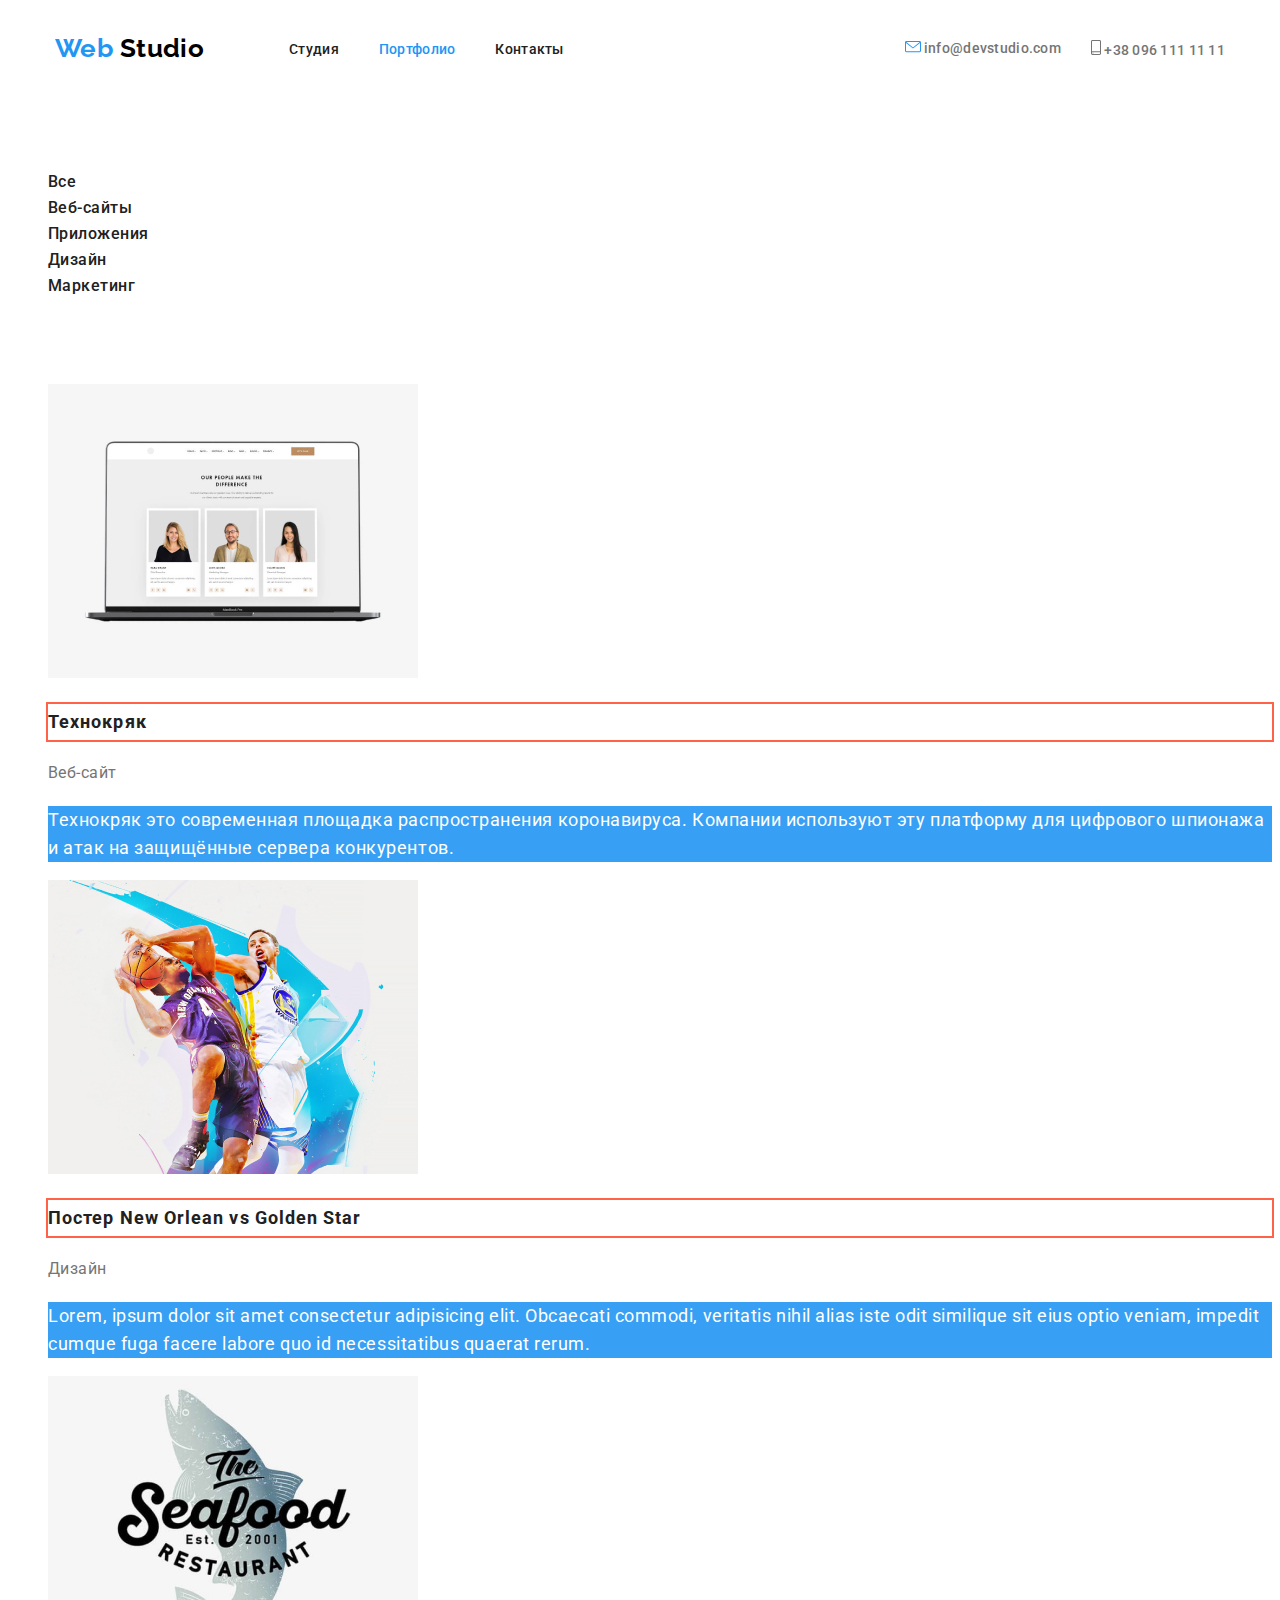
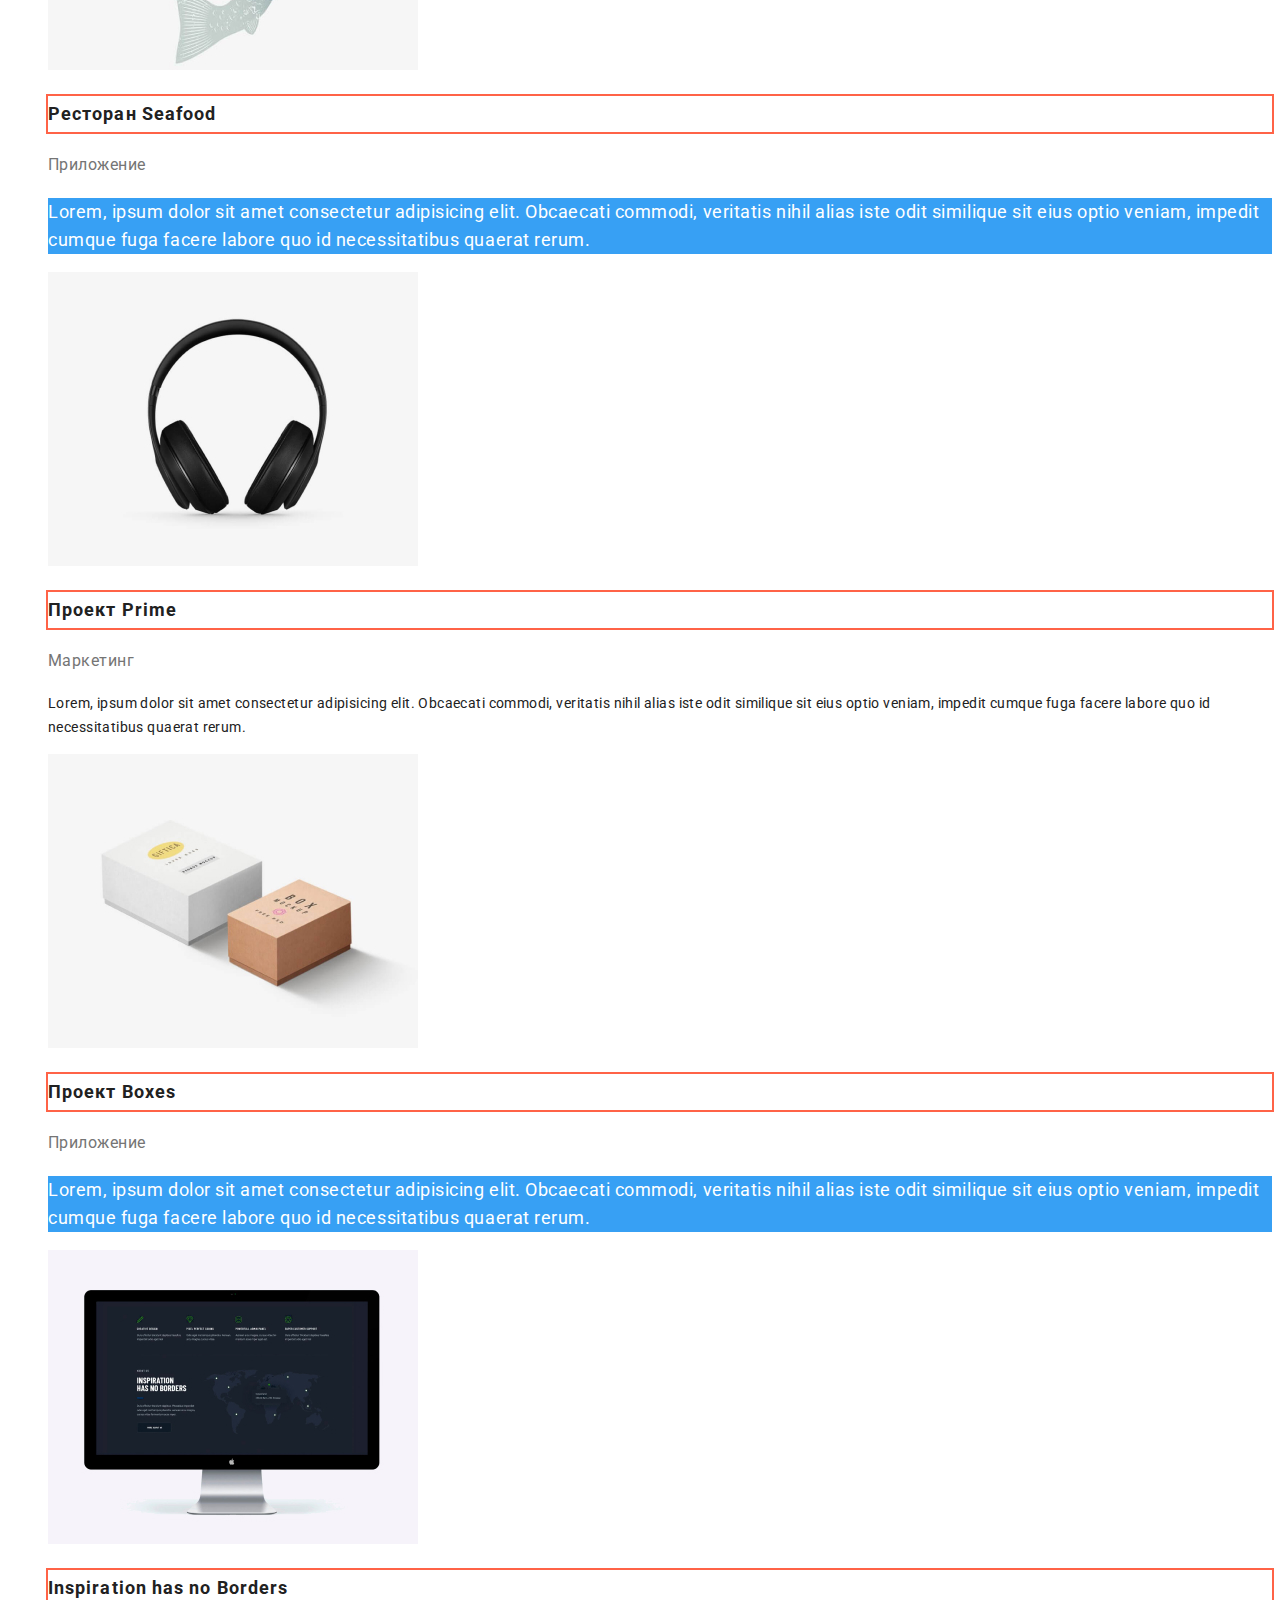
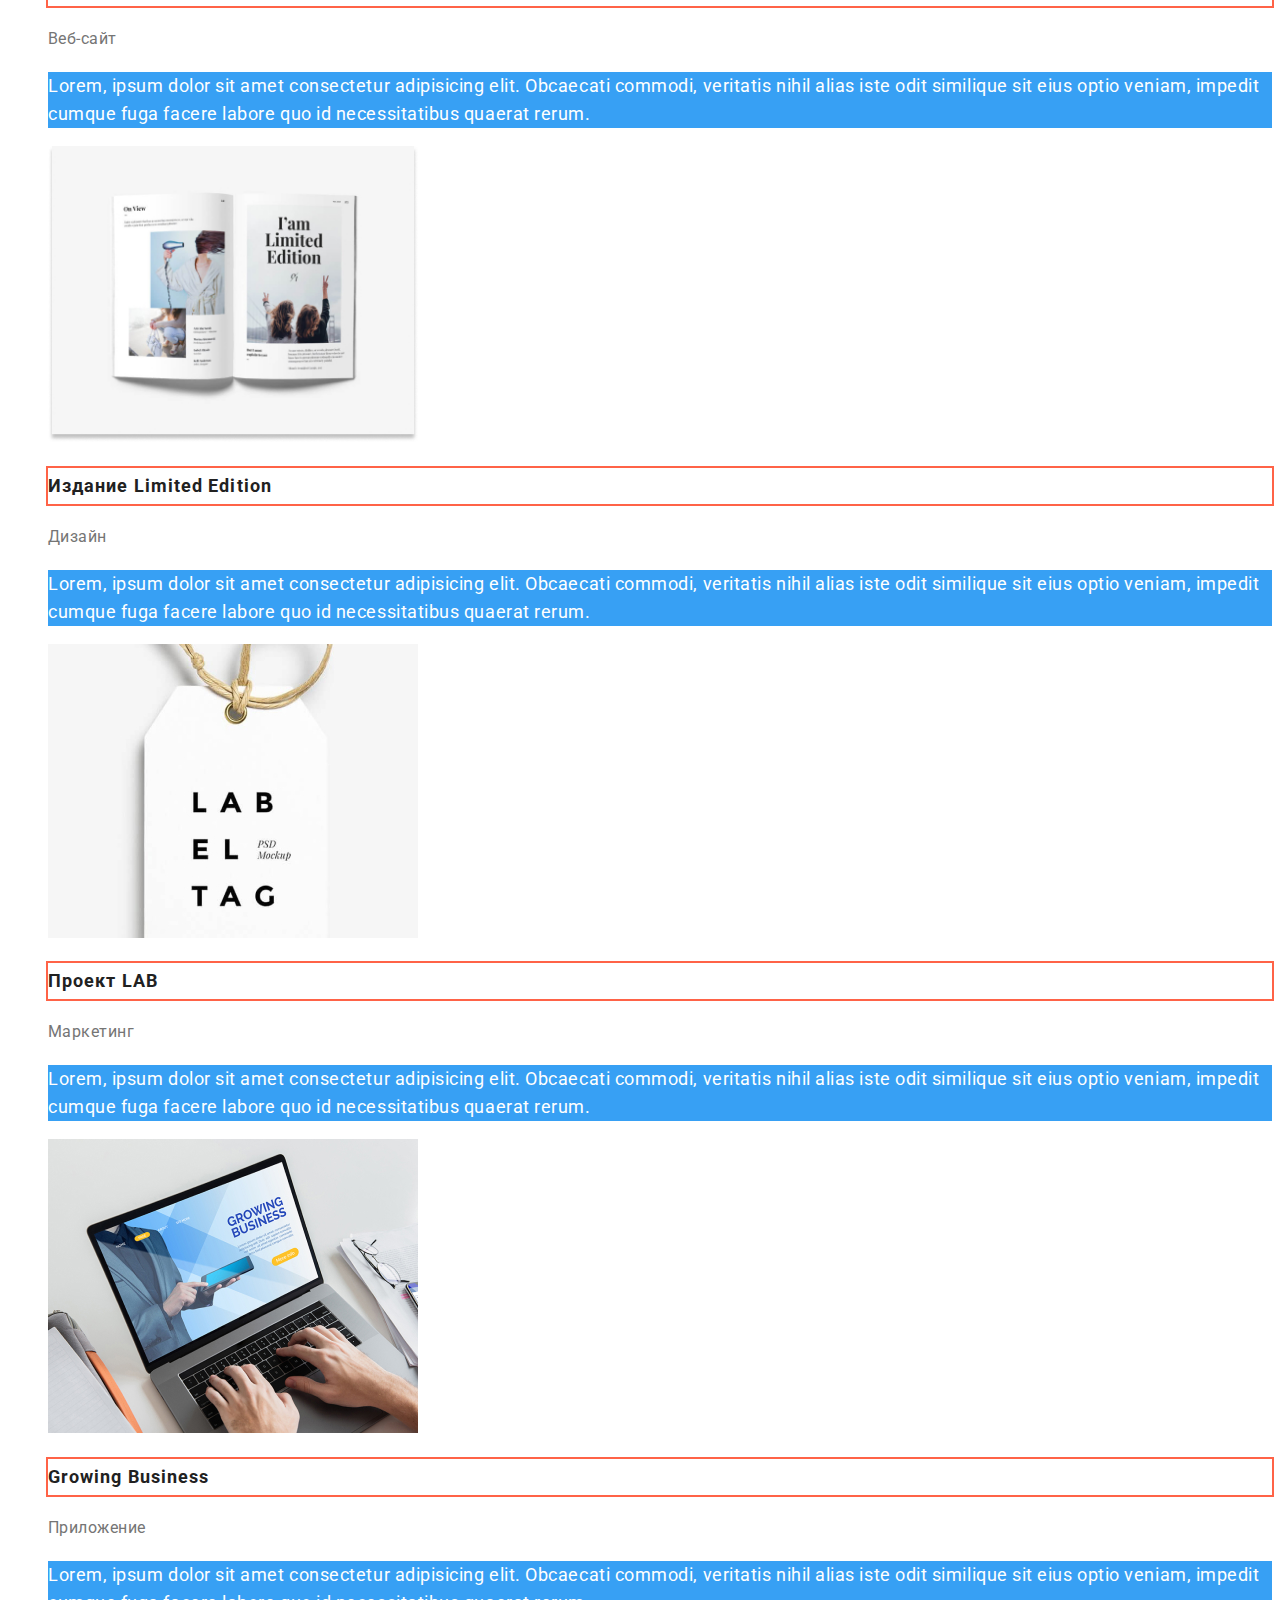
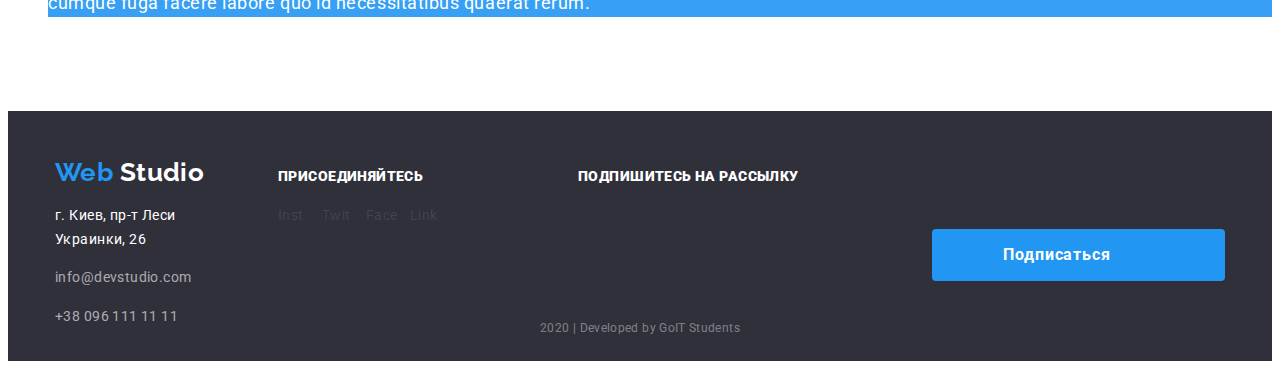
==== commit 4d27de04: "Document checking completed. No errors or warnings to show." ====
--- a/portfolio.html
+++ b/portfolio.html
@@ -220,7 +220,7 @@
                 class="social-links-footer"
                 href="https://www.instagram.com/"
                 aria-label="Ссылка на Instagram"
-                >Instagram</a
+                >Inst</a
               >
             </li>
             <li>
@@ -228,7 +228,7 @@
                 class="social-links-footer"
                 href="https://twitter.com/"
                 aria-label="Ссылка на Twitter"
-                >Twitter</a
+                >Twit</a
               >
             </li>
             <li>
@@ -236,7 +236,7 @@
                 class="social-links-footer"
                 href="https://www.facebook.com/"
                 aria-label="Ссылка на Facebook"
-                >Facebook</a
+                >Face</a
               >
             </li>
             <li>
@@ -244,7 +244,7 @@
                 class="social-links-footer"
                 href="https://www.linkedin.com/"
                 aria-label="Ссылка на LinkedIn"
-                >LinkedIn</a
+                >Link</a
               >
             </li>
           </ul>
--- a/css/style.css
+++ b/css/style.css
@@ -5,6 +5,7 @@
 /* вторичный цвет фона #F5F4FA; */
 /* цвет иконок #AFB1B8; */
 /* цвет фона футера #2F303A */
+
 :root {
   --primary-white-color: #ffffff;
   --secondary-white-color: #f5f4fa;
@@ -59,9 +60,6 @@
   margin-left: 85px;
 }
 
-.site-nav .item {
-}
-
 .site-nav .item:not(:last-child) {
   margin-right: 40px;
 }
@@ -154,7 +152,7 @@
   display: flex;
   margin-left: auto;
   margin-right: auto;
-  margin-top: 45px;
+  margin-top: 94px;
   width: 1170px;
   height: 193px;
   padding-left: 20px;
@@ -210,9 +208,15 @@
 }
 
 .social-links-footer {
+  display: flex;
+  min-width: 44px;
   color: var(--footer-social-color);
   list-style: none;
   text-decoration: none;
+}
+
+.social-links-footer:not(:first-child) {
+  margin-left: 10px;
 }
 
 .social-links-footer:hover,
@@ -228,6 +232,8 @@
 
 .footer-title {
   display: block;
+  margin-top: 0;
+  margin-bottom: 0;
   font-weight: 700;
   line-height: 16px;
   text-align: left;
@@ -311,8 +317,10 @@
 
 .hero {
   display: inline-flexbox;
+  margin-left: auto;
+  margin-right: auto;
   padding-top: 200px;
-  padding-bottom: 280px;
+  width: 1600px;
   height: 600px;
 
   text-align: center;
@@ -352,10 +360,6 @@
   color: var(--title-text-color);
 }
 
-.section-title {
-  color: var(--primary-text-color);
-}
-
 .section-title.invisible {
   visibility: hidden;
 }
@@ -372,13 +376,13 @@
 }
 
 .title {
+  font-style: normal;
+  font-weight: bold;
+  font-size: 14px;
+  line-height: 16px;
+  letter-spacing: 0.03em;
+  text-transform: uppercase;
   color: var(--primary-text-color);
-  font-style: normal;
-  font-weight: bold;
-  font-size: 14px;
-  line-height: 16px;
-  letter-spacing: 0.03em;
-  text-transform: uppercase;
 }
 
 /* Чем мы занимаемся */
@@ -387,31 +391,36 @@
   margin-left: auto;
   margin-right: auto;
   margin-top: 94px;
+  margin-bottom: 0;
+  padding-left: 0px;
+}
+
+.section-title {
+  display: inline-flexbox;
+  margin-top: 94;
+  margin-bottom: 0;
+  font-weight: 700;
+  font-size: 36px;
+  line-height: 1.16;
+  text-align: center;
+  align-items: center;
+  color: var(--primary-text-color);
+}
+
+.occupation-list {
+  display: flex;
+  margin-left: auto;
+  margin-right: auto;
+  margin-top: 0;
+  margin-bottom: 0;
   width: 1170px;
   height: 386px;
   padding-left: 0px;
-}
-
-.section-title {
-  display: inline-flexbox;
-  font-weight: 700;
-  font-size: 36px;
-  line-height: 1.16;
-  text-align: center;
-  align-items: center;
-  color: var(--primary-text-color);
-  margin-top: 0;
-  margin-bottom: 0;
-}
-
-.occupation-list {
-  display: flex;
+
   font-weight: 700;
   font-size: 14px;
   line-height: 1.14;
   text-transform: uppercase;
-  margin-top: 30px;
-  margin-bottom: 0;
 
   color: var(--primary-white-color);
 }
@@ -429,8 +438,8 @@
 }
 
 .occupation-title {
-  margin-top: 0;
-  margin-bottom: 0;
+  margin-top: 0px;
+  margin-bottom: 0px;
   padding-top: 27px;
   padding-bottom: 27px;
 
@@ -448,22 +457,78 @@
 
 /* Наша команда */
 
-.features {
-  display: flex;
+.team {
   margin-left: auto;
   margin-right: auto;
   margin-top: 94px;
+  height: 702px;
+  padding-left: 0px;
+  background: var(--secondary-white-color);
+}
+
+.section-title.header {
+  padding-top: 94px;
+}
+
+.section-team {
+  display: flex;
+
+  margin-left: auto;
+  margin-right: auto;
+  margin-top: 50px;
+  margin-bottom: 0;
   width: 1170px;
-  height: 271px;
+  height: 422px;
+}
+
+.team-list {
+  display: flex;
+  margin-top: 0;
+  text-align: center;
+  width: 270px;
+  height: 422px;
   padding-left: 0px;
-}
-
-.team-list {
+
+  font-size: 16px;
+  line-height: 19px;
+  text-align: center;
+  letter-spacing: 0.03em;
   color: var(--title-text-color);
-  list-style: none;
+  text-decoration: none;
+  list-style: none;
+  align-items: center;
+  background-color: var(--primary-white-color);
+  flex-direction: column;
+  box-shadow: 0px 2px 1px rgba(0, 0, 0, 0.2), 0px 1px 1px rgba(0, 0, 0, 0.14),
+    0px 1px 3px rgba(0, 0, 0, 0.12);
+  border-radius: 0px 0px 4px 4px;
+}
+
+.team-title {
+  margin-top: 30px;
+  font-style: normal;
+  font-weight: 500;
+  font-size: 16px;
+  line-height: 19px;
+  text-align: center;
+  letter-spacing: 0.03em;
+
+  color: var(--primary-text-color);
+}
+
+.team-list:not(:first-child) {
+  margin-left: 30px;
+}
+
+.profession {
+  margin-top: 0;
 }
 
 .social-links {
+  display: flex;
+  margin-left: auto;
+  margin-right: auto;
+
   color: var(--title-text-color);
   list-style: none;
   text-decoration: none;
@@ -473,19 +538,70 @@
   color: var(--accent-color);
 }
 
+.sociallinks-list {
+  display: flex;
+  margin-left: auto;
+  margin-right: auto;
+  margin-top: 16px;
+  list-style: none;
+  text-decoration: none;
+  text-align: center;
+  align-items: center;
+}
+
+.sociallinks-item {
+  display: flex;
+  min-width: 44px;
+  text-decoration: none;
+}
+
+.sociallinks-item:not(:first-child) {
+  margin-left: 10px;
+}
+
 /* Постоянные клиенты */
 
+.container-clients {
+  margin-left: auto;
+  margin-right: auto;
+  margin-top: 94px;
+  margin-bottom: 0;
+  padding-left: 0px;
+}
+
 .clients-list {
-  color: var(--title-text-color);
-  list-style: none;
-}
+  display: flex;
+  margin-left: auto;
+  margin-right: auto;
+  margin-top: 50px;
+  margin-bottom: 0;
+  width: 1170px;
+  height: 90px;
+  padding-left: 0px;
+  list-style: none;
+  text-decoration: none;
+}
+
 .clients-link {
-  color: var(--title-text-color);
-  list-style: none;
-  text-decoration: none;
-}
-.clients-link:hover,
-.clients-link:focus {
+  display: flex;
+  align-items: center;
+  width: 170px;
+  height: 90px;
+  align-items: center;
+  justify-content: center;
+  border: 1px solid var(--title-text-color);
+  border-radius: 4px;
+  list-style: none;
+  text-decoration: none;
+}
+
+.clients-item:not(:first-child) {
+  margin-left: 30px;
+}
+
+.clients-list .clients-link:hover,
+.clients-list .clients-link:focus {
+  border: 1px solid var(--accent-color);
   color: var(--accent-color);
 }
 
@@ -522,6 +638,7 @@
   font-size: 18px;
   line-height: 36px;
   letter-spacing: 0.06em;
+  outline: 2px solid tomato;
 }
 
 .subtitle-portfolio {
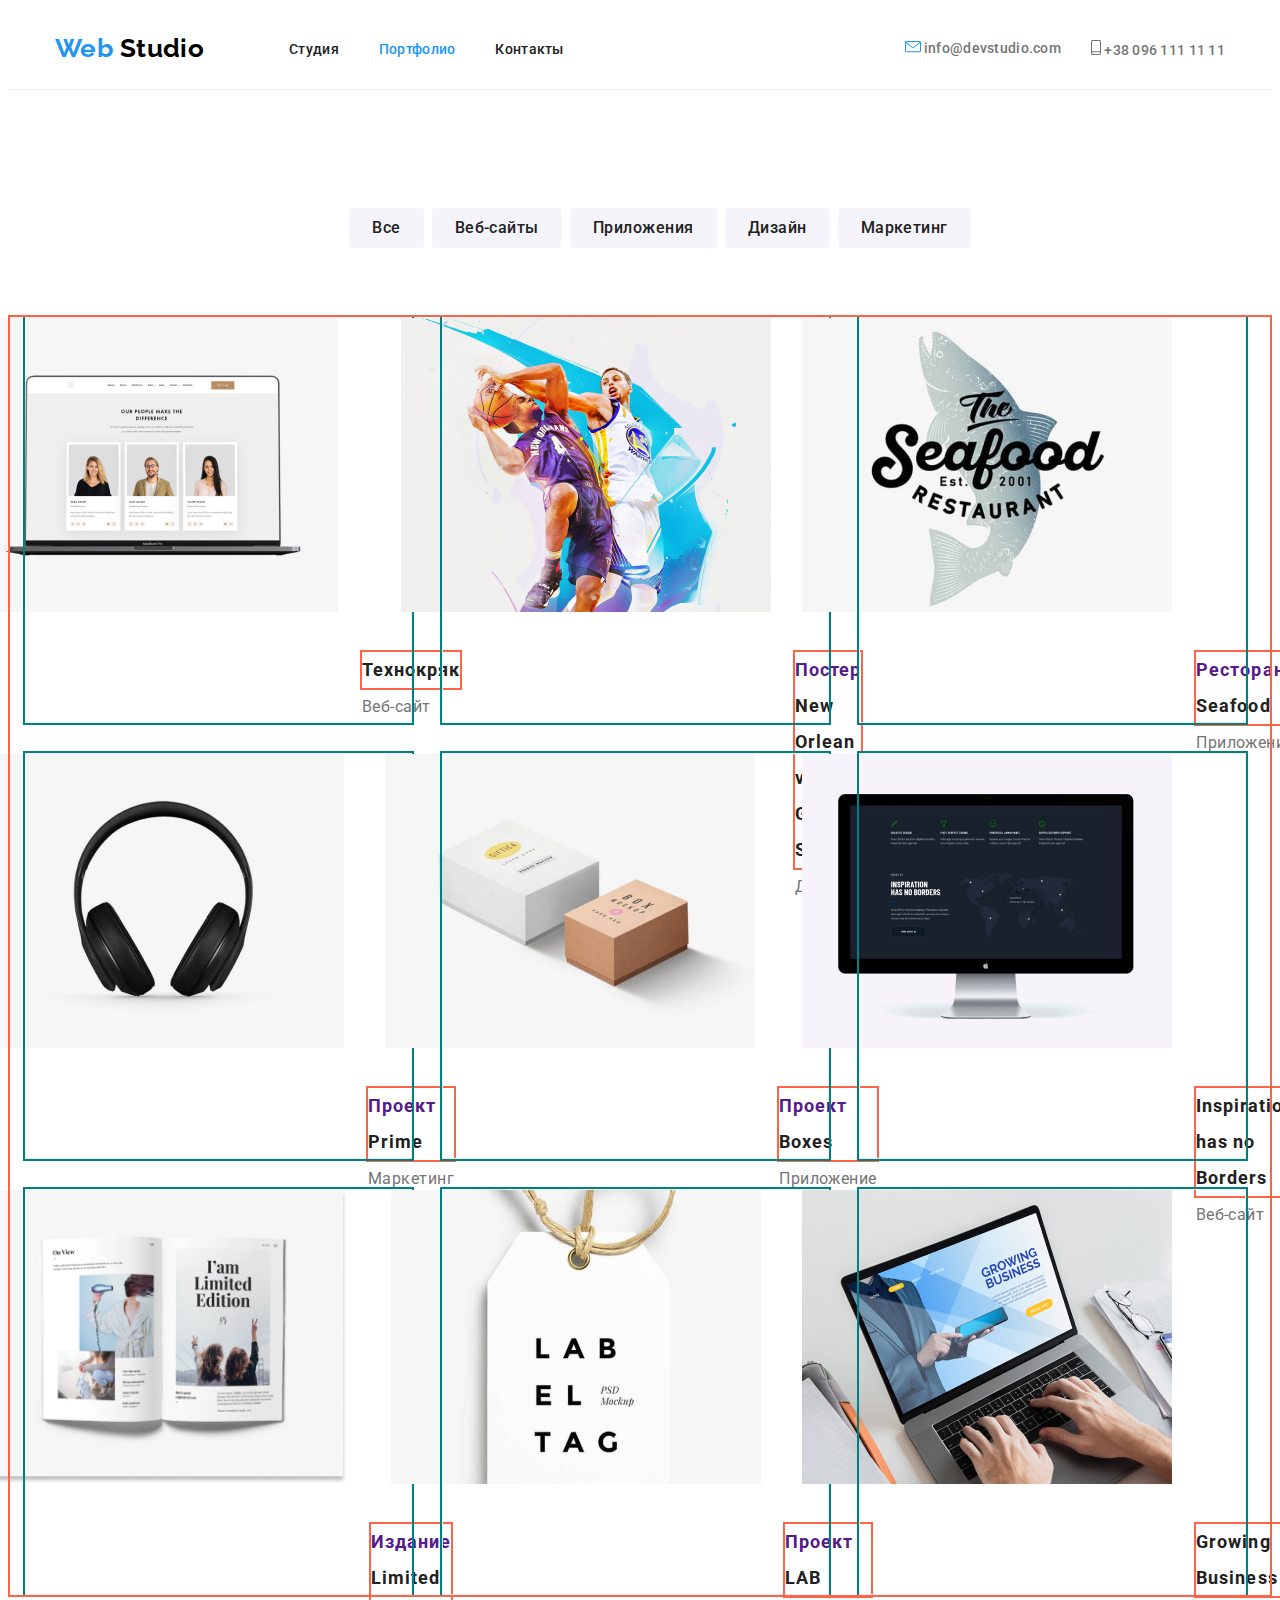
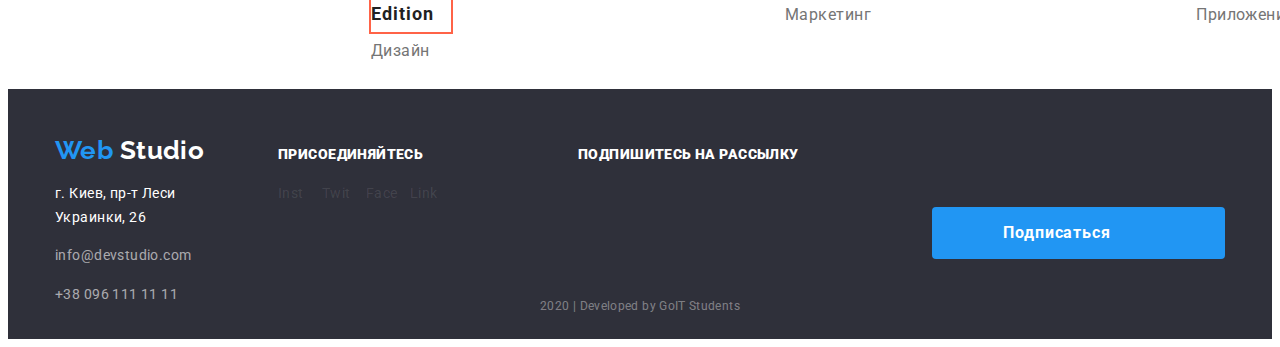
==== commit 9c03f3d5: "Document checking completed. No errors or warnings to show." ====
--- a/portfolio.html
+++ b/portfolio.html
@@ -49,145 +49,249 @@
       <!-- Портфолио навигация -->
       <section>
         <h1 class="section-title invisible">Портфолио навигация</h1>
-        <nav>
-          <ul class="porfolio-nav">
-            <li><buttonn type="buttonn" class="porfolio-link">Все</buttonn></li>
-            <li>
-              <buttonn type="buttonn" class="porfolio-link">Веб-сайты</buttonn>
-            </li>
-            <li>
-              <buttonn type="buttonn" class="porfolio-link">Приложения</buttonn>
-            </li>
-            <li>
-              <buttonn type="buttonn" class="porfolio-link">Дизайн</buttonn>
-            </li>
-            <li>
-              <buttonn type="buttonn" class="porfolio-link">Маркетинг</buttonn>
-            </li>
-          </ul>
-        </nav>
+        <div class="container-portfolionav">
+          <nav>
+            <ul class="porfolio-nav">
+              <li class="porfolio-item">
+                <buttonn type="buttonn" class="porfolio-link">Все</buttonn>
+              </li>
+              <li class="porfolio-item">
+                <buttonn type="buttonn" class="porfolio-link"
+                  >Веб-сайты</buttonn
+                >
+              </li>
+              <li class="porfolio-item">
+                <buttonn type="buttonn" class="porfolio-link"
+                  >Приложения</buttonn
+                >
+              </li>
+              <li class="porfolio-item">
+                <buttonn type="buttonn" class="porfolio-link">Дизайн</buttonn>
+              </li>
+              <li class="porfolio-item">
+                <buttonn type="buttonn" class="porfolio-link"
+                  >Маркетинг</buttonn
+                >
+              </li>
+            </ul>
+          </nav>
+        </div>
       </section>
+
       <!-- Портфолио -->
+
       <section>
         <h2 class="section-title invisible">Портфолио</h2>
-        <ul class="features-portfolio">
-          <li>
-            <img src="./img/img_1.jpg" alt="Технокряк" width="370" />
-            <h3 class="title-portfolio">Технокряк</h3>
-            <p class="subtitle-portfolio">Веб-сайт</p>
-            <p class="subtext-portfolio">
-              Технокряк это современная площадка распространения коронавируса.
-              Компании используют эту платформу для цифрового шпионажа и атак на
-              защищённые сервера конкурентов.
-            </p>
-          </li>
-          <li>
-            <img
-              src="./img/img_2.jpg"
-              alt="Постер New Orlean vs Golden Star"
-              width="370"
-            />
-            <h3 class="title-portfolio">
-              Постер <a lang="en">New Orlean vs Golden Star</a>
-            </h3>
-            <p class="subtitle-portfolio">Дизайн</p>
-            <p class="subtext-portfolio">
-              Lorem, ipsum dolor sit amet consectetur adipisicing elit.
-              Obcaecati commodi, veritatis nihil alias iste odit similique sit
-              eius optio veniam, impedit cumque fuga facere labore quo id
-              necessitatibus quaerat rerum.
-            </p>
-          </li>
-          <li>
-            <img src="./img/img_3.jpg" alt="Ресторан Seafood" width="370" />
-            <h3 class="title-portfolio">Ресторан <a lang="en">Seafood</a></h3>
-            <p class="subtitle-portfolio">Приложение</p>
-            <p class="subtext-portfolio">
-              Lorem, ipsum dolor sit amet consectetur adipisicing elit.
-              Obcaecati commodi, veritatis nihil alias iste odit similique sit
-              eius optio veniam, impedit cumque fuga facere labore quo id
-              necessitatibus quaerat rerum.
-            </p>
-          </li>
-          <li>
-            <img src="./img/img_4.jpg" alt="Проект Prime" width="370" />
-            <h3 class="title-portfolio">Проект <a lang="en">Prime</a></h3>
-            <p class="subtitle-portfolio">Маркетинг</p>
-            <p>
-              Lorem, ipsum dolor sit amet consectetur adipisicing elit.
-              Obcaecati commodi, veritatis nihil alias iste odit similique sit
-              eius optio veniam, impedit cumque fuga facere labore quo id
-              necessitatibus quaerat rerum.
-            </p>
-          </li>
-          <li>
-            <img src="./img/img_5.jpg" alt="Проект Boxes" width="370" />
-            <h3 class="title-portfolio">Проект <a lang="en">Boxes</a></h3>
-            <p class="subtitle-portfolio">Приложение</p>
-            <p class="subtext-portfolio">
-              Lorem, ipsum dolor sit amet consectetur adipisicing elit.
-              Obcaecati commodi, veritatis nihil alias iste odit similique sit
-              eius optio veniam, impedit cumque fuga facere labore quo id
-              necessitatibus quaerat rerum.
-            </p>
-          </li>
-          <li>
-            <img
-              src="./img/img_6.jpg"
-              alt="Inspiration has no Borders"
-              width="370"
-            />
-            <h3 class="title-portfolio">
-              <a lang="en">Inspiration has no Borders</a>
-            </h3>
-            <p class="subtitle-portfolio">Веб-сайт</p>
-            <p class="subtext-portfolio">
-              Lorem, ipsum dolor sit amet consectetur adipisicing elit.
-              Obcaecati commodi, veritatis nihil alias iste odit similique sit
-              eius optio veniam, impedit cumque fuga facere labore quo id
-              necessitatibus quaerat rerum.
-            </p>
-          </li>
-          <li>
-            <img
-              src="./img/img_7.jpg"
-              alt="Издание Limited Edition"
-              width="370"
-            />
-            <h3 class="title-portfolio">
-              Издание <a lang="en">Limited Edition</a>
-            </h3>
-            <p class="subtitle-portfolio">Дизайн</p>
-            <p class="subtext-portfolio">
-              Lorem, ipsum dolor sit amet consectetur adipisicing elit.
-              Obcaecati commodi, veritatis nihil alias iste odit similique sit
-              eius optio veniam, impedit cumque fuga facere labore quo id
-              necessitatibus quaerat rerum.
-            </p>
-          </li>
-          <li>
-            <img src="./img/img_8.jpg" alt="Проект LAB" width="370" />
-            <h3 class="title-portfolio">Проект <a lang="en">LAB</a></h3>
-            <p class="subtitle-portfolio">Маркетинг</p>
-            <p class="subtext-portfolio">
-              Lorem, ipsum dolor sit amet consectetur adipisicing elit.
-              Obcaecati commodi, veritatis nihil alias iste odit similique sit
-              eius optio veniam, impedit cumque fuga facere labore quo id
-              necessitatibus quaerat rerum.
-            </p>
-          </li>
-          <li>
-            <img src="./img/img_9.jpg" alt="Growing Business" width="370" />
-            <h3 class="title-portfolio"><a lang="en">Growing Business</a></h3>
-            <p class="subtitle-portfolio">Приложение</p>
-            <p class="subtext-portfolio">
-              Lorem, ipsum dolor sit amet consectetur adipisicing elit.
-              Obcaecati commodi, veritatis nihil alias iste odit similique sit
-              eius optio veniam, impedit cumque fuga facere labore quo id
-              necessitatibus quaerat rerum.
-            </p>
-          </li>
-        </ul>
+        <div class="container-porfolio">
+          <ul class="features-portfolio">
+            <li class="features-list">
+              <a class="portfolio-link" href="">
+                <img
+                  class="porfolio-img"
+                  src="./img/img_1.jpg"
+                  alt="Технокряк"
+                  width="370"
+                  height="294"
+                />
+                <div class="container-subtitle">
+                  <h3 class="title-portfolio">Технокряк</h3>
+                  <p class="subtitle-portfolio">Веб-сайт</p>
+                </div>
+                <p class="subtext-portfolio">
+                  Технокряк это современная площадка распространения
+                  коронавируса. Компании используют эту платформу для цифрового
+                  шпионажа и атак на защищённые сервера конкурентов.
+                </p>
+              </a>
+            </li>
+
+            <li class="features-list">
+              <a class="portfolio-link" href="">
+                <img
+                  class="porfolio-img"
+                  src="./img/img_2.jpg"
+                  alt="Постер New Orlean vs Golden Star"
+                  width="370"
+                  height="294"
+                />
+                <div class="container-subtitle">
+                  <h3 class="title-portfolio">
+                    Постер <a lang="en">New Orlean vs Golden Star</a>
+                  </h3>
+                  <p class="subtitle-portfolio">Дизайн</p>
+                </div>
+                <p class="subtext-portfolio">
+                  Lorem, ipsum dolor sit amet consectetur adipisicing elit.
+                  Obcaecati commodi, veritatis nihil alias iste odit similique
+                  sit eius optio veniam, impedit cumque fuga facere labore quo
+                  id necessitatibus quaerat rerum.
+                </p>
+              </a>
+            </li>
+
+            <li class="features-list">
+              <a class="portfolio-link" href="">
+                <img
+                  class="porfolio-img"
+                  src="./img/img_3.jpg"
+                  alt="Ресторан Seafood"
+                  width="370"
+                  height="294"
+                />
+                <div class="container-subtitle">
+                  <h3 class="title-portfolio">
+                    Ресторан <a lang="en">Seafood</a>
+                  </h3>
+                  <p class="subtitle-portfolio">Приложение</p>
+                </div>
+                <p class="subtext-portfolio">
+                  Lorem, ipsum dolor sit amet consectetur adipisicing elit.
+                  Obcaecati commodi, veritatis nihil alias iste odit similique
+                  sit eius optio veniam, impedit cumque fuga facere labore quo
+                  id necessitatibus quaerat rerum.
+                </p>
+              </a>
+            </li>
+
+            <li class="features-list">
+              <a class="portfolio-link" href="">
+                <img
+                  class="porfolio-img"
+                  src="./img/img_4.jpg"
+                  alt="Проект Prime"
+                  width="370"
+                  height="294"
+                />
+                <div class="container-subtitle">
+                  <h3 class="title-portfolio">Проект <a lang="en">Prime</a></h3>
+                  <p class="subtitle-portfolio">Маркетинг</p>
+                </div>
+                <p class="subtext-portfolio">
+                  Lorem, ipsum dolor sit amet consectetur adipisicing elit.
+                  Obcaecati commodi, veritatis nihil alias iste odit similique
+                  sit eius optio veniam, impedit cumque fuga facere labore quo
+                  id necessitatibus quaerat rerum.
+                </p>
+              </a>
+            </li>
+
+            <li class="features-list">
+              <a class="portfolio-link" href="">
+                <img
+                  class="porfolio-img"
+                  src="./img/img_5.jpg"
+                  alt="Проект Boxes"
+                  width="370"
+                  height="294"
+                />
+                <div class="container-subtitle">
+                  <h3 class="title-portfolio">Проект <a lang="en">Boxes</a></h3>
+                  <p class="subtitle-portfolio">Приложение</p>
+                </div>
+                <p class="subtext-portfolio">
+                  Lorem, ipsum dolor sit amet consectetur adipisicing elit.
+                  Obcaecati commodi, veritatis nihil alias iste odit similique
+                  sit eius optio veniam, impedit cumque fuga facere labore quo
+                  id necessitatibus quaerat rerum.
+                </p>
+              </a>
+            </li>
+
+            <li class="features-list">
+              <a class="portfolio-link" href="">
+                <img
+                  class="porfolio-img"
+                  src="./img/img_6.jpg"
+                  alt="Inspiration has no Borders"
+                  width="370"
+                  height="294"
+                />
+                <div class="container-subtitle">
+                  <h3 class="title-portfolio">
+                    <a lang="en">Inspiration has no Borders</a>
+                  </h3>
+                  <p class="subtitle-portfolio">Веб-сайт</p>
+                </div>
+                <p class="subtext-portfolio">
+                  Lorem, ipsum dolor sit amet consectetur adipisicing elit.
+                  Obcaecati commodi, veritatis nihil alias iste odit similique
+                  sit eius optio veniam, impedit cumque fuga facere labore quo
+                  id necessitatibus quaerat rerum.
+                </p>
+              </a>
+            </li>
+
+            <li class="features-list">
+              <a class="portfolio-link" href="">
+                <img
+                  class="porfolio-img"
+                  src="./img/img_7.jpg"
+                  alt="Издание Limited Edition"
+                  width="370"
+                  height="294"
+                />
+                <div class="container-subtitle">
+                  <h3 class="title-portfolio">
+                    Издание <a lang="en">Limited Edition</a>
+                  </h3>
+                  <p class="subtitle-portfolio">Дизайн</p>
+                </div>
+                <p class="subtext-portfolio">
+                  Lorem, ipsum dolor sit amet consectetur adipisicing elit.
+                  Obcaecati commodi, veritatis nihil alias iste odit similique
+                  sit eius optio veniam, impedit cumque fuga facere labore quo
+                  id necessitatibus quaerat rerum.
+                </p>
+              </a>
+            </li>
+
+            <li class="features-list">
+              <a class="portfolio-link" href="">
+                <img
+                  class="porfolio-img"
+                  src="./img/img_8.jpg"
+                  alt="Проект LAB"
+                  width="370"
+                  height="294"
+                />
+                <div class="container-subtitle">
+                  <h3 class="title-portfolio">Проект <a lang="en">LAB</a></h3>
+                  <p class="subtitle-portfolio">Маркетинг</p>
+                </div>
+                <p class="subtext-portfolio">
+                  Lorem, ipsum dolor sit amet consectetur adipisicing elit.
+                  Obcaecati commodi, veritatis nihil alias iste odit similique
+                  sit eius optio veniam, impedit cumque fuga facere labore quo
+                  id necessitatibus quaerat rerum.
+                </p>
+              </a>
+            </li>
+
+            <li class="features-list">
+              <a class="portfolio-link" href="">
+                <img
+                  class="porfolio-img"
+                  src="./img/img_9.jpg"
+                  alt="Growing Business"
+                  width="370"
+                  height="294"
+                />
+                <div class="container-subtitle">
+                  <h3 class="title-portfolio">
+                    <a lang="en">Growing Business</a>
+                  </h3>
+                  <p class="subtitle-portfolio">Приложение</p>
+                </div>
+                <p class="subtext-portfolio">
+                  Lorem, ipsum dolor sit amet consectetur adipisicing elit.
+                  Obcaecati commodi, veritatis nihil alias iste odit similique
+                  sit eius optio veniam, impedit cumque fuga facere labore quo
+                  id necessitatibus quaerat rerum.
+                </p>
+              </a>
+            </li>
+          </ul>
+        </div>
       </section>
     </main>
 
--- a/css/style.css
+++ b/css/style.css
@@ -39,6 +39,10 @@
 }
 
 /* Шапка сайта */
+
+.page-header {
+  border-bottom: 1px solid #ececec;
+}
 
 .container-header {
   display: flex;
@@ -360,10 +364,6 @@
   color: var(--title-text-color);
 }
 
-.section-title.invisible {
-  visibility: hidden;
-}
-
 .features-item:not(:first-child) {
   margin-left: 30px;
   width: 270px;
@@ -533,6 +533,7 @@
   list-style: none;
   text-decoration: none;
 }
+
 .social-links:hover,
 .social-links:focus {
   color: var(--accent-color);
@@ -609,36 +610,157 @@
 
 /* Портфолио навигация */
 
+.section-title.invisible {
+  visibility: hidden;
+  margin-left: 0;
+  margin-bottom: 0;
+}
+
+.container-portfolionav {
+  display: flex;
+  margin-left: auto;
+  margin-right: auto;
+  margin-top: 52px;
+  margin-bottom: 0;
+  height: 38px;
+  justify-content: center;
+  min-width: 611px;
+}
+
 .porfolio-nav {
+  display: flex;
+  margin-top: 0;
   list-style: none;
   text-decoration: none;
 }
 .porfolio-link {
+  display: flex;
+  margin-left: auto;
+  margin-right: auto;
+  align-items: center;
+  padding: 6px 22px;
+  align-items: center;
+  justify-content: center;
+  border: 1px solid transparent;
+  border-radius: 4px;
+  list-style: none;
+  text-decoration: none;
   font-style: normal;
   font-weight: 500;
   font-size: 16px;
   line-height: 26px;
   letter-spacing: 0.03em;
+  background-color: var(--secondary-white-color);
 }
 .porfolio-link:hover,
 .porfolio-link:focus {
   color: var(--primary-white-color);
   background-color: var(--accent-color);
+  box-shadow: 1px 4px 6px rgba(0, 0, 0, 0.16), 0px 4px 4px rgba(0, 0, 0, 0.06),
+    0px 1px 1px rgba(0, 0, 0, 0.12);
+}
+
+.porfolio-item:not(:first-child) {
+  margin-left: 8px;
+}
+
+/* Портфолио */
+
+.container-porfolio {
+  display: flex;
+  margin-top: 0;
+  margin-bottom: 0;
+  margin-left: auto;
+  margin-right: auto;
+  width: 1230px;
+  padding-left: 15px;
+  padding-right: 15px;
+  align-items: center;
+  list-style: none;
+  text-decoration: none;
+
+  outline: 2px solid tomato;
 }
 
 .features-portfolio {
-  list-style: none;
-  text-decoration: none;
-}
-
-.title-portfolio {
+  margin-top: 0;
+  margin-bottom: 0;
+  display: flex;
+  flex-wrap: wrap;
+  padding-left: 0;
+  list-style: none;
+}
+
+.features-portfolio .title-portfolio {
+  margin-top: 0;
+  margin-bottom: 0;
+  display: flex;
+  flex-wrap: wrap;
+  padding-left: 0;
+  list-style: none;
+  font-weight: 700;
+  font-size: 18px;
+  line-height: 2;
+  letter-spacing: 0.06em;
+
+  text-align: start;
+  margin-top: 0;
+  margin-bottom: 4px;
   color: var(--primary-text-color);
-  font-style: normal;
-  font-weight: bold;
-  font-size: 18px;
-  line-height: 36px;
-  letter-spacing: 0.06em;
   outline: 2px solid tomato;
+}
+
+.features-portfolio .subtitle-portfolio {
+  margin-top: 0;
+  margin-bottom: 0;
+
+  font-size: 16px;
+  line-height: 1.87;
+  text-align: start;
+
+  color: var(--title-text-color: #757575);
+}
+
+.features-list {
+  display: flex;
+  margin-top: 0px;
+  margin-bottom: 30px;
+  margin-right: 30px;
+  padding-left: 15px;
+  width: 370px;
+  height: 404px;
+  justify-content: center;
+  border: 1px solid #eeeeee;
+
+  outline: 2px solid teal;
+}
+
+.features-list:nth-child(3n) {
+  margin-right: 0;
+}
+
+.features-list:nth-last-child(-n + 3) {
+  margin-bottom: 0;
+}
+
+.portfolio-link {
+  display: flex;
+  text-decoration: none;
+}
+
+.portfolio-link:hover,
+.portfolio-link:focus {
+  box-shadow: 1px 4px 6px rgba(0, 0, 0, 0.16), 0px 4px 4px rgba(0, 0, 0, 0.06),
+    0px 1px 1px rgba(0, 0, 0, 0.12);
+}
+
+.container-subtitle {
+  margin-top: 314px;
+  padding: 20px 24px;
+}
+
+.porfolio-img {
+  display: flex;
 }
 
 .subtitle-portfolio {
@@ -650,12 +772,14 @@
   letter-spacing: 0.03em;
 }
 
-.subtext-portfolio {
+.features-portfolio .subtext-portfolio {
+  font-size: 18px;
+  line-height: 1.56;
+  text-align: start;
+  padding: 63px 24px;
+  margin-top: 0;
+  margin-bottom: 0;
+  display: none;
   color: var(--primary-white-color);
   background-color: rgba(33, 150, 243, 0.9);
-  font-style: normal;
-  font-weight: normal;
-  font-size: 18px;
-  line-height: 28px;
-  letter-spacing: 0.03em;
-}
+}
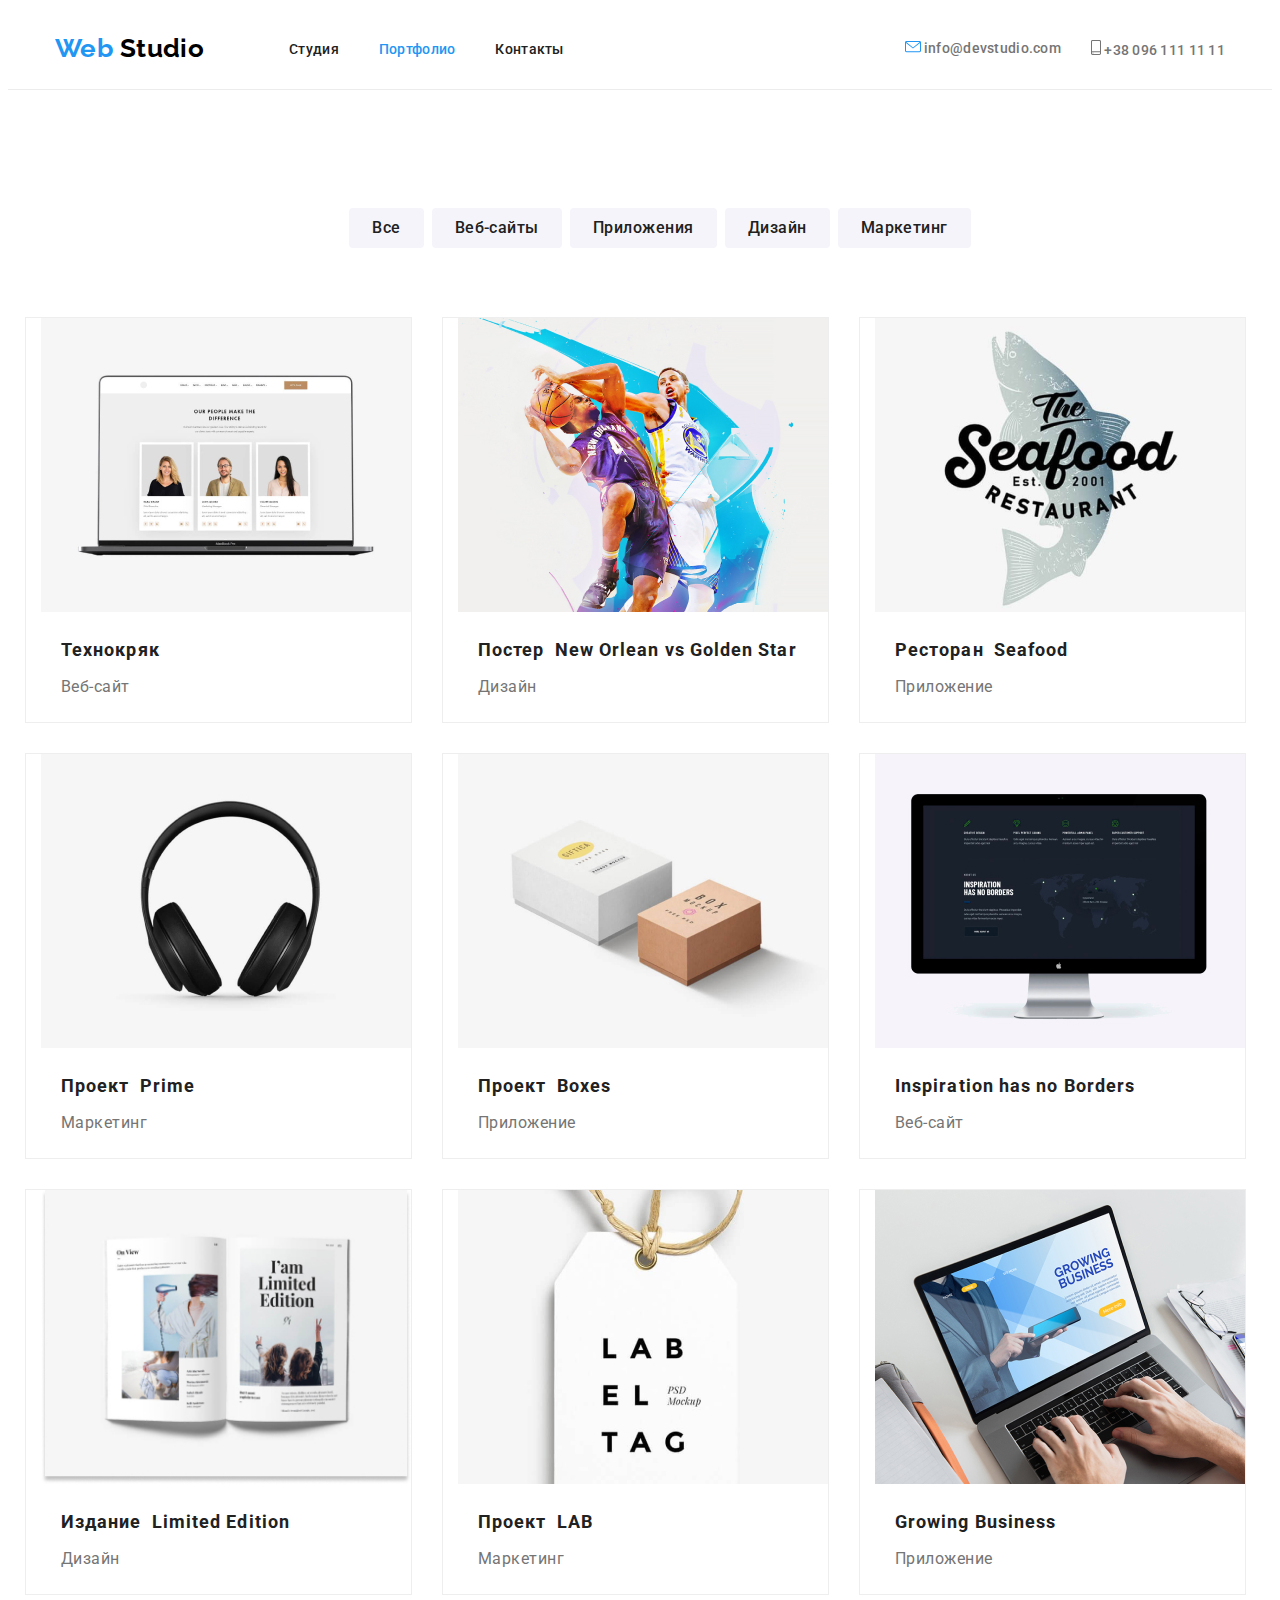
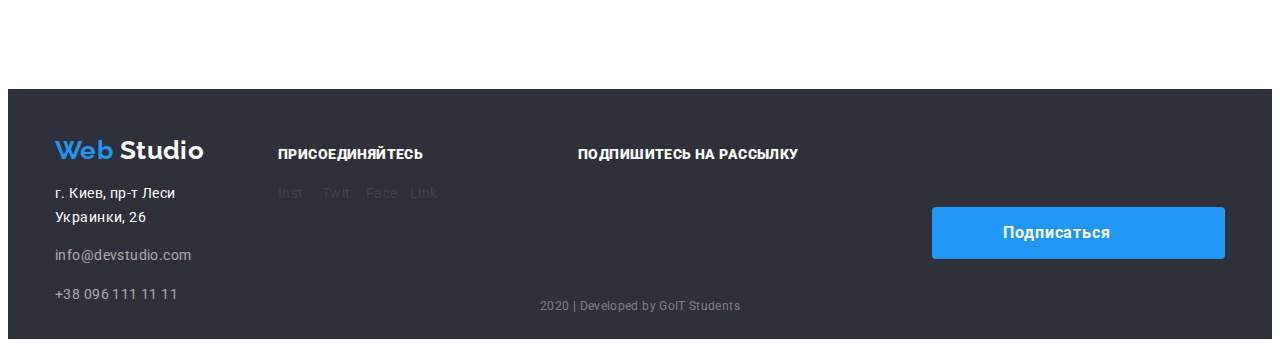
==== commit 5d8d24cd: "Document checking completed. No errors or warnings to show." ====
--- a/portfolio.html
+++ b/portfolio.html
@@ -116,7 +116,8 @@
                 />
                 <div class="container-subtitle">
                   <h3 class="title-portfolio">
-                    Постер <a lang="en">New Orlean vs Golden Star</a>
+                    Постер &nbsp;
+                    <span lang="en">New Orlean vs Golden Star</span>
                   </h3>
                   <p class="subtitle-portfolio">Дизайн</p>
                 </div>
@@ -140,7 +141,7 @@
                 />
                 <div class="container-subtitle">
                   <h3 class="title-portfolio">
-                    Ресторан <a lang="en">Seafood</a>
+                    Ресторан &nbsp; <span lang="en">Seafood</span>
                   </h3>
                   <p class="subtitle-portfolio">Приложение</p>
                 </div>
@@ -163,7 +164,9 @@
                   height="294"
                 />
                 <div class="container-subtitle">
-                  <h3 class="title-portfolio">Проект <a lang="en">Prime</a></h3>
+                  <h3 class="title-portfolio">
+                    Проект &nbsp; <span lang="en">Prime</span>
+                  </h3>
                   <p class="subtitle-portfolio">Маркетинг</p>
                 </div>
                 <p class="subtext-portfolio">
@@ -185,7 +188,9 @@
                   height="294"
                 />
                 <div class="container-subtitle">
-                  <h3 class="title-portfolio">Проект <a lang="en">Boxes</a></h3>
+                  <h3 class="title-portfolio">
+                    Проект &nbsp; <span lang="en">Boxes</span>
+                  </h3>
                   <p class="subtitle-portfolio">Приложение</p>
                 </div>
                 <p class="subtext-portfolio">
@@ -208,7 +213,7 @@
                 />
                 <div class="container-subtitle">
                   <h3 class="title-portfolio">
-                    <a lang="en">Inspiration has no Borders</a>
+                    <span lang="en">Inspiration has no Borders</span>
                   </h3>
                   <p class="subtitle-portfolio">Веб-сайт</p>
                 </div>
@@ -232,7 +237,7 @@
                 />
                 <div class="container-subtitle">
                   <h3 class="title-portfolio">
-                    Издание <a lang="en">Limited Edition</a>
+                    Издание &nbsp; <span lang="en">Limited Edition</span>
                   </h3>
                   <p class="subtitle-portfolio">Дизайн</p>
                 </div>
@@ -255,7 +260,9 @@
                   height="294"
                 />
                 <div class="container-subtitle">
-                  <h3 class="title-portfolio">Проект <a lang="en">LAB</a></h3>
+                  <h3 class="title-portfolio">
+                    Проект &nbsp; <span lang="en">LAB</span>
+                  </h3>
                   <p class="subtitle-portfolio">Маркетинг</p>
                 </div>
                 <p class="subtext-portfolio">
@@ -278,7 +285,7 @@
                 />
                 <div class="container-subtitle">
                   <h3 class="title-portfolio">
-                    <a lang="en">Growing Business</a>
+                    <span lang="en">Growing Business</span>
                   </h3>
                   <p class="subtitle-portfolio">Приложение</p>
                 </div>
--- a/css/style.css
+++ b/css/style.css
@@ -678,8 +678,6 @@
   align-items: center;
   list-style: none;
   text-decoration: none;
-
-  outline: 2px solid tomato;
 }
 
 .features-portfolio {
@@ -689,31 +687,36 @@
   flex-wrap: wrap;
   padding-left: 0;
   list-style: none;
+  text-decoration: none;
 }
 
 .features-portfolio .title-portfolio {
-  margin-top: 0;
-  margin-bottom: 0;
-  display: flex;
+  display: flex;
+  margin-top: 0;
+  margin-bottom: 0;
+  margin-left: -350px;
   flex-wrap: wrap;
-  padding-left: 0;
+  width: 322px;
   list-style: none;
   font-weight: 700;
   font-size: 18px;
-  line-height: 2;
+  line-height: 36px;
   letter-spacing: 0.06em;
 
+  text-decoration: none;
   text-align: start;
   margin-top: 0;
   margin-bottom: 4px;
+
   color: var(--primary-text-color);
-  outline: 2px solid tomato;
 }
 
 .features-portfolio .subtitle-portfolio {
   margin-top: 0;
   margin-bottom: 0;
-
+  margin-left: -350px;
+  flex-wrap: wrap;
+  width: 322px;
   font-size: 16px;
   line-height: 1.87;
   text-align: start;
@@ -731,8 +734,6 @@
   height: 404px;
   justify-content: center;
   border: 1px solid #eeeeee;
-
-  outline: 2px solid teal;
 }
 
 .features-list:nth-child(3n) {
@@ -745,6 +746,7 @@
 
 .portfolio-link {
   display: flex;
+  list-style: none;
   text-decoration: none;
 }
 
@@ -756,11 +758,6 @@
 
 .container-subtitle {
   margin-top: 314px;
-  padding: 20px 24px;
-}
-
-.porfolio-img {
-  display: flex;
 }
 
 .subtitle-portfolio {
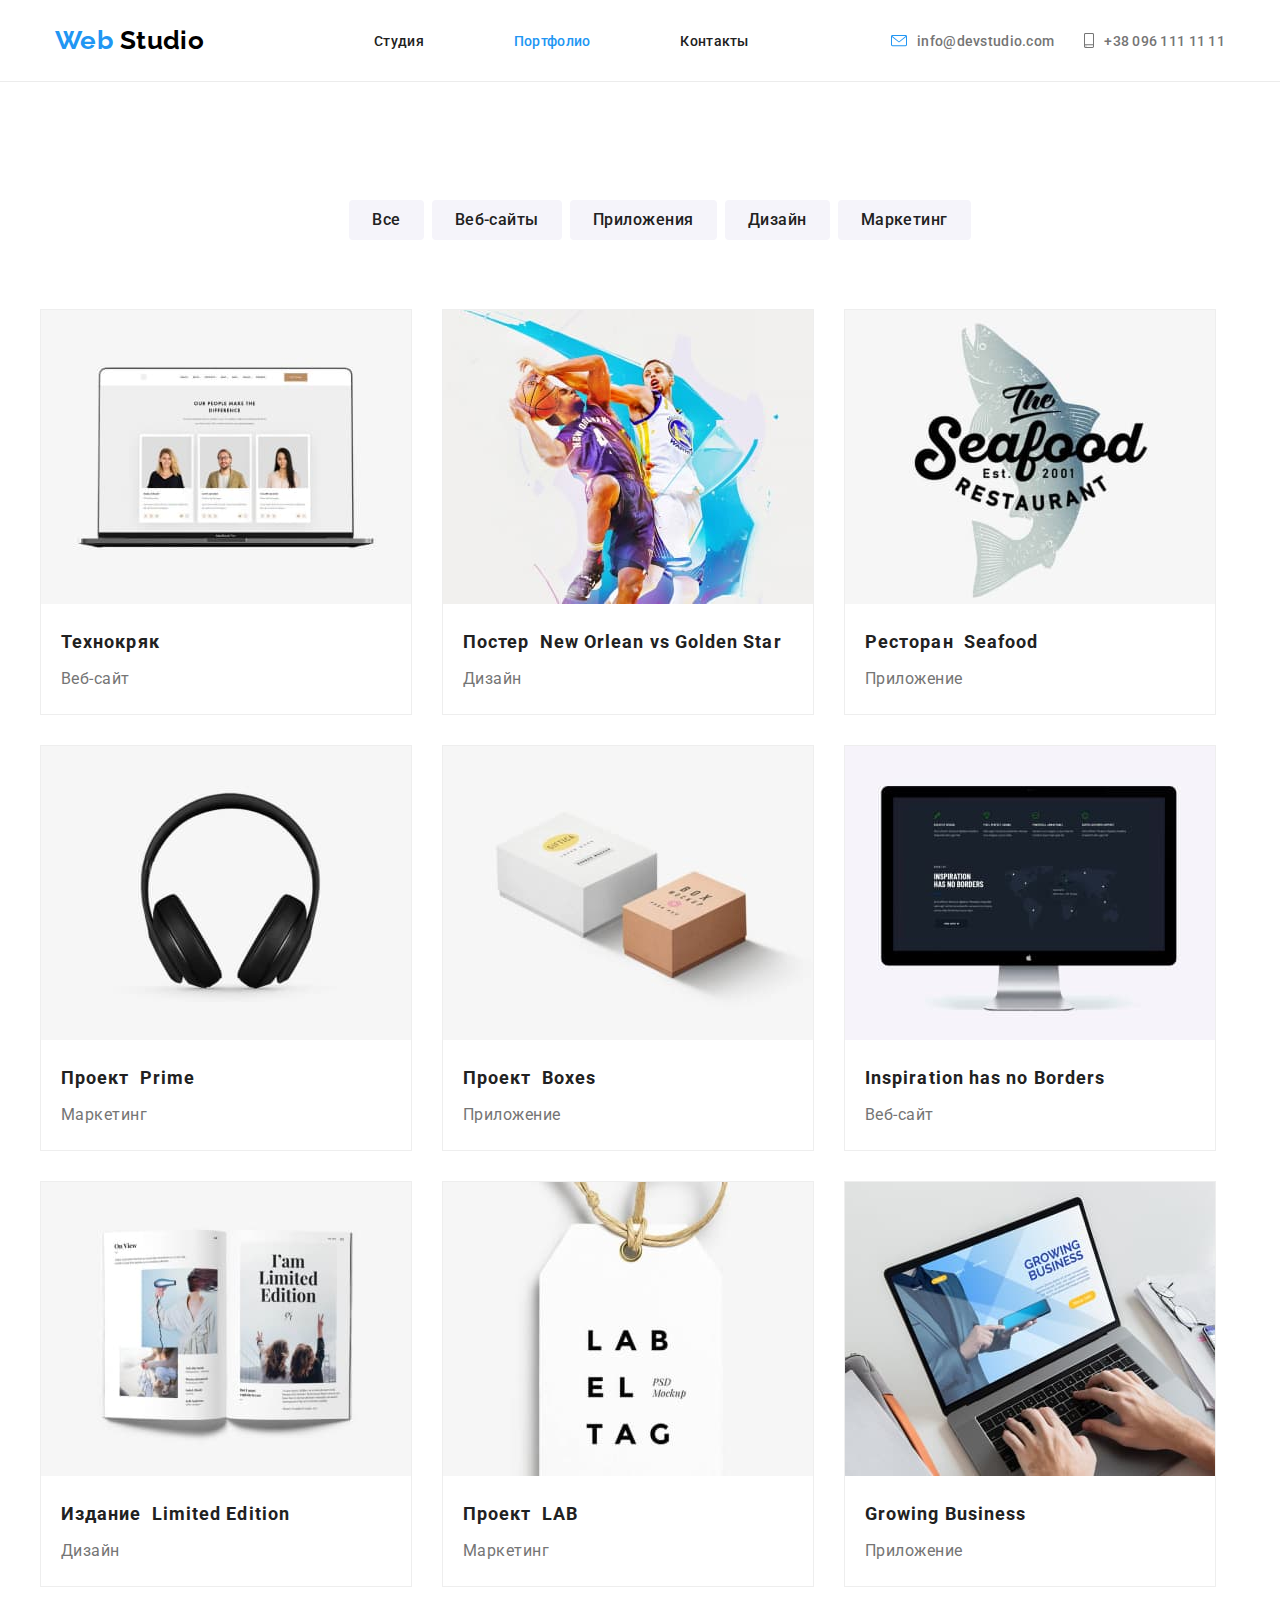
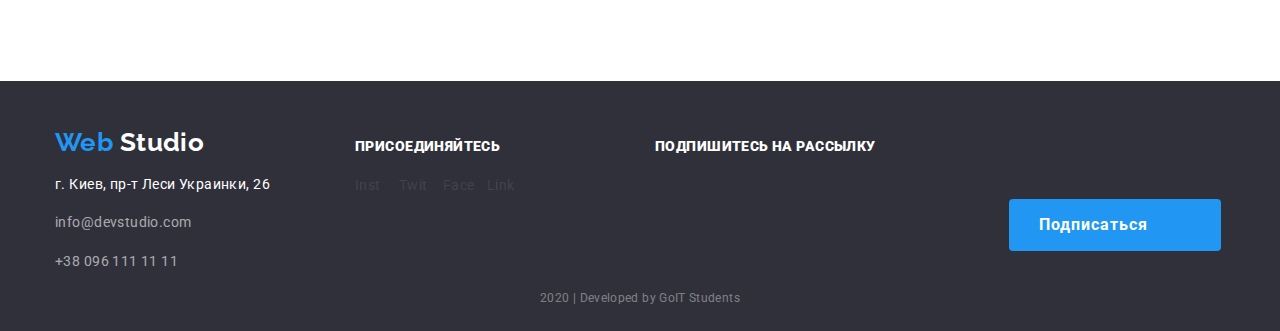
==== commit 1079841e: "Document checking completed. No errors or warnings to show." ====
--- a/portfolio.html
+++ b/portfolio.html
@@ -31,14 +31,22 @@
         <ul class="contacts list">
           <li class="item">
             <a href="mailto:info@devstudio.com" class="link-list"
-              ><img src="./img/envelope(hover).svg" alt="Отправить имейл" />
+              ><img
+                class="link-img"
+                src="./img/envelope(hover).svg"
+                alt="Отправить имейл"
+              />
               info@devstudio.com</a
             >
           </li>
           <li class="item">
             <a href="tel:+380961111111" class="link-list"
-              ><img src="./img/smartphone.svg" alt="Позвонить" /> +38 096 111 11
-              11</a
+              ><img
+                class="link-img"
+                src="./img/smartphone.svg"
+                alt="Позвонить"
+              />
+              +38 096 111 11 11</a
             >
           </li>
         </ul>
--- a/css/style.css
+++ b/css/style.css
@@ -28,6 +28,11 @@
 }
 
 body {
+  margin-top: 0;
+  margin-bottom: 0;
+  margin-left: auto;
+  margin-right: auto;
+
   background-color: var(--primary-white-color);
   color: var(--primary-text-color);
   font-family: Roboto, sans-serif;
@@ -41,22 +46,25 @@
 /* Шапка сайта */
 
 .page-header {
+  margin-left: auto;
+  margin-right: auto;
   border-bottom: 1px solid #ececec;
 }
 
 .container-header {
   display: flex;
+  margin-top: 0;
+  margin-bottom: 0;
   margin-left: auto;
   margin-right: auto;
   width: 1170px;
   height: 81px;
-  padding-left: 20px;
-  padding-right: 20px;
 }
 
 .main-nav {
   display: flex;
   align-items: center;
+  margin: 0;
 }
 
 .site-nav {
@@ -79,17 +87,26 @@
 }
 
 .logo .header {
+  margin-right: 85px;
   color: var(--logo-black-color);
 }
 
 .logo .footer {
   color: var(--primary-white-color);
+}
+
+.link-img {
+  display: flex;
+  align-items: center;
+  margin-right: 10px;
 }
 
 .site-nav .link {
   display: block;
   padding-top: 32px;
   padding-bottom: 32px;
+  align-items: center;
+  margin-right: 50px;
 
   color: var(--primary-text-color);
   font-style: normal;
@@ -106,6 +123,7 @@
 
 .link-current {
   display: block;
+  margin-right: 50px;
   padding-top: 32px;
   padding-bottom: 32px;
 
@@ -131,6 +149,9 @@
 }
 
 .link-list {
+  display: flex;
+  align-items: center;
+
   color: var(--title-text-color);
   font-style: normal;
   font-weight: 500;
@@ -149,28 +170,36 @@
 /* Футер */
 
 .footer {
+  margin-top: 0;
+  margin-bottom: 0;
+  margin-left: auto;
+  margin-right: auto;
   background: var(--footer-color);
 }
 
 .footer-container {
   display: flex;
-  margin-left: auto;
-  margin-right: auto;
   margin-top: 94px;
+  margin-bottom: 0;
+  margin-left: auto;
+  margin-right: auto;
   width: 1170px;
   height: 193px;
-  padding-left: 20px;
-  padding-right: 20px;
   align-items: baseline;
 }
 
 .footer-address {
+  display: flex;
+  flex-direction: column;
+  width: 231px;
   padding-top: 45px;
+  padding-bottom: 28px;
 }
 
 .address-title {
   font-style: normal;
   font-weight: normal;
+  width: 231px;
   font-size: 14px;
   line-height: 24px;
   letter-spacing: 0.03em;
@@ -295,7 +324,6 @@
   padding-bottom: 10px;
   padding-left: 29px;
   padding-right: 62px;
-  min-width: 200px;
 
   color: var(--primary-white-color);
   background-color: var(--accent-color);
@@ -321,20 +349,36 @@
 
 .hero {
   display: inline-flexbox;
-  margin-left: auto;
-  margin-right: auto;
-  padding-top: 200px;
+  margin-top: 0;
+  margin-left: auto;
+  margin-right: auto;
   width: 1600px;
   height: 600px;
-
-  text-align: center;
-  background: rgba(47, 48, 58, 0.8);
+  text-align: center;
+}
+
+.box {
+  display: inline-flexbox;
+  margin-top: 0;
+  margin-left: auto;
+  margin-right: auto;
+  width: 1600px;
+  height: 600px;
+  background-image: linear-gradient(
+      to right,
+      rgba(47, 48, 58, 0.8),
+      rgba(47, 48, 58, 0.8)
+    ),
+    url("../img/header_img.jpg");
+  background-repeat: no-repeat;
+  background-position: center;
+  background-size: cover;
 }
 
 .hero-title {
   margin-top: 0px;
   margin-bottom: 30px;
-
+  padding-top: 200px;
   color: var(--primary-white-color);
   font-weight: 900;
   font-size: 44px;
@@ -652,6 +696,7 @@
   letter-spacing: 0.03em;
   background-color: var(--secondary-white-color);
 }
+
 .porfolio-link:hover,
 .porfolio-link:focus {
   color: var(--primary-white-color);
@@ -672,9 +717,7 @@
   margin-bottom: 0;
   margin-left: auto;
   margin-right: auto;
-  width: 1230px;
-  padding-left: 15px;
-  padding-right: 15px;
+  width: 1200px;
   align-items: center;
   list-style: none;
   text-decoration: none;
@@ -721,7 +764,7 @@
   line-height: 1.87;
   text-align: start;
 
-  color: var(--title-text-color: #757575);
+  color: var(--title-text-color);
 }
 
 .features-list {
@@ -729,7 +772,6 @@
   margin-top: 0px;
   margin-bottom: 30px;
   margin-right: 30px;
-  padding-left: 15px;
   width: 370px;
   height: 404px;
   justify-content: center;
@@ -773,7 +815,6 @@
   font-size: 18px;
   line-height: 1.56;
   text-align: start;
-  padding: 63px 24px;
   margin-top: 0;
   margin-bottom: 0;
   display: none;
